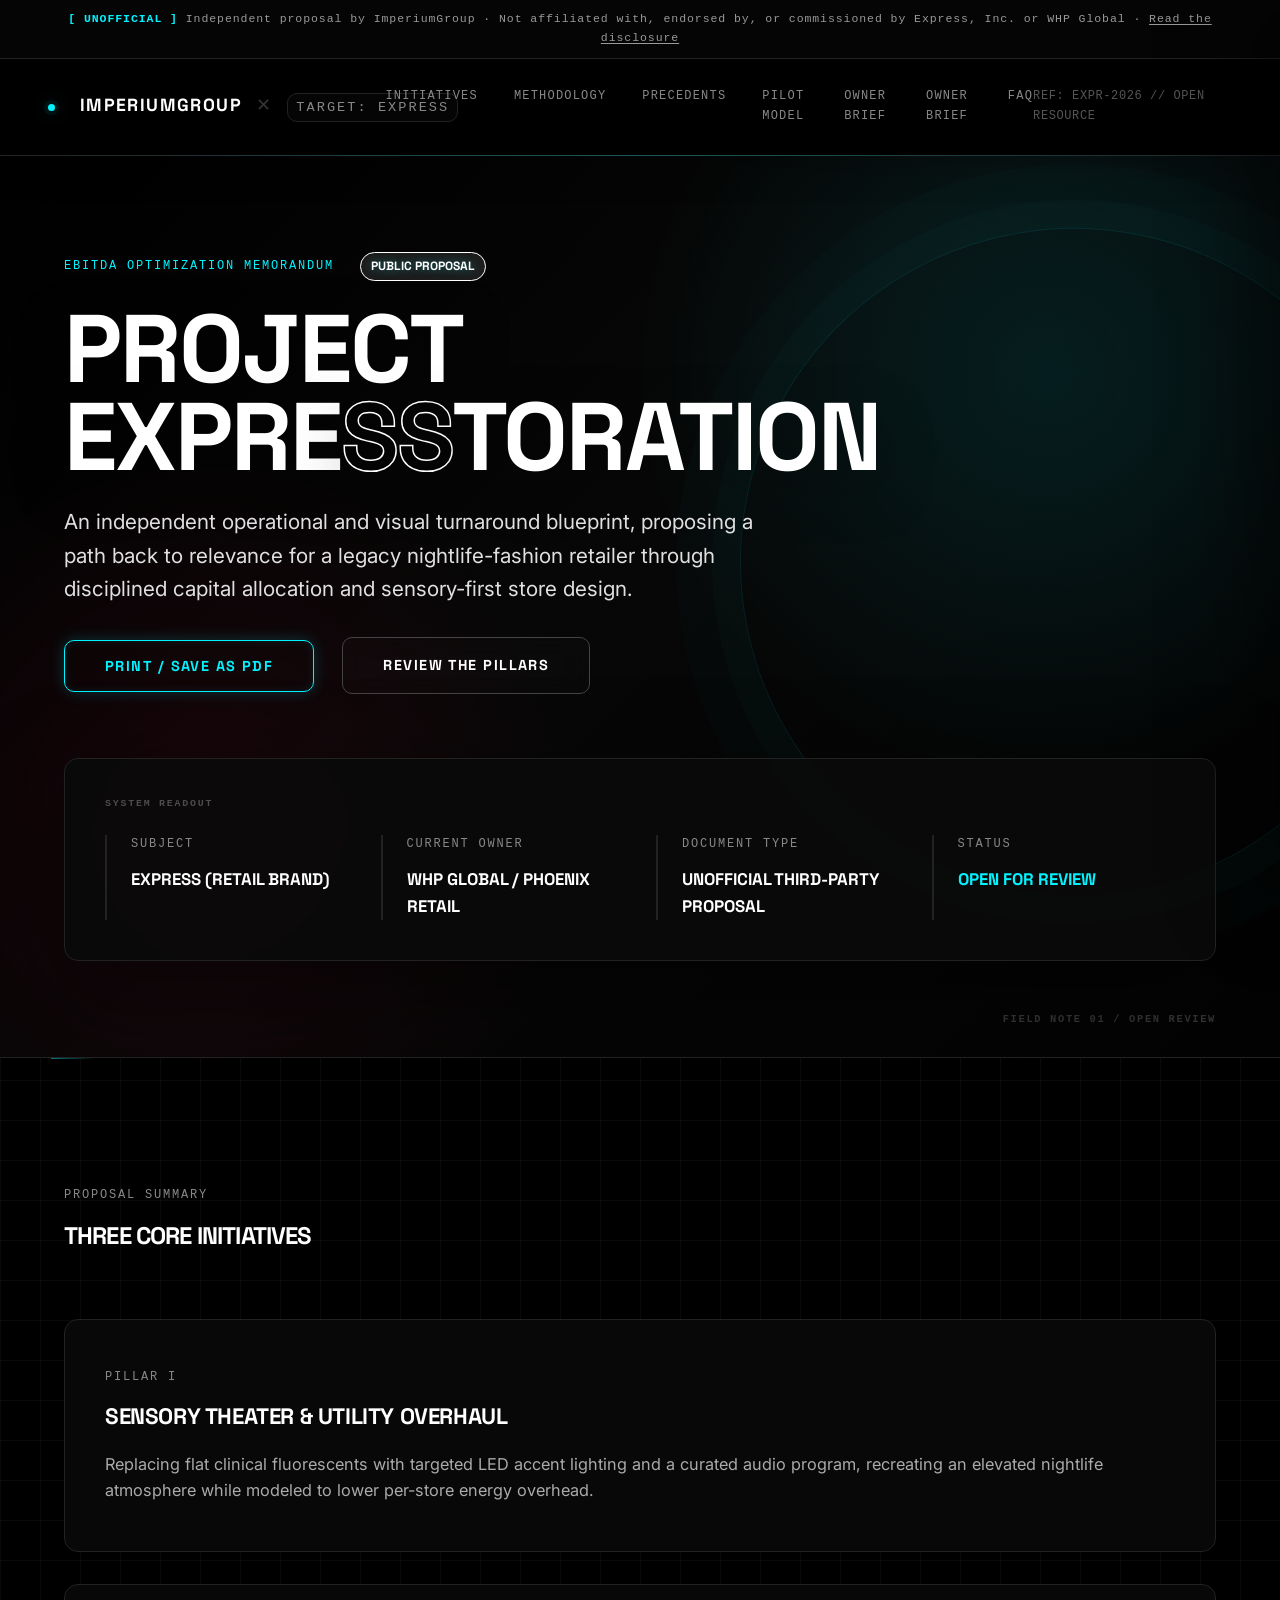
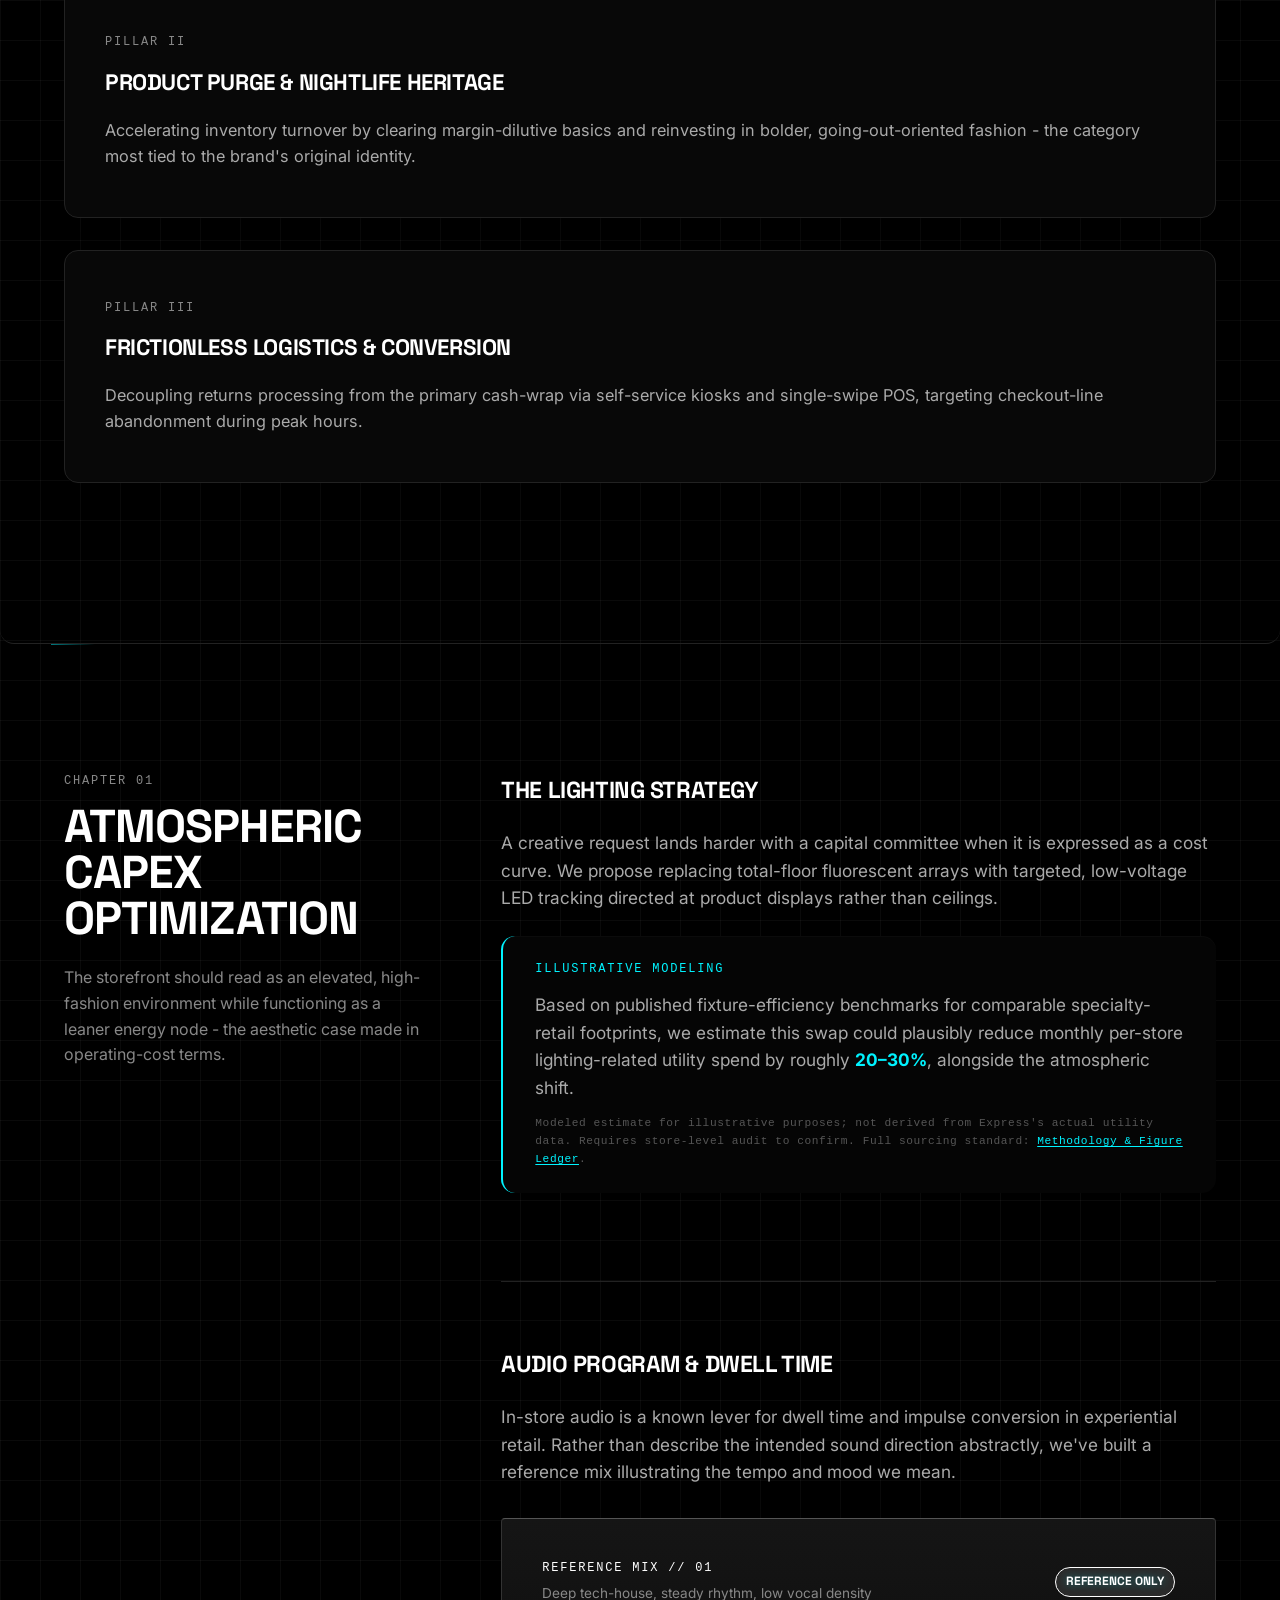
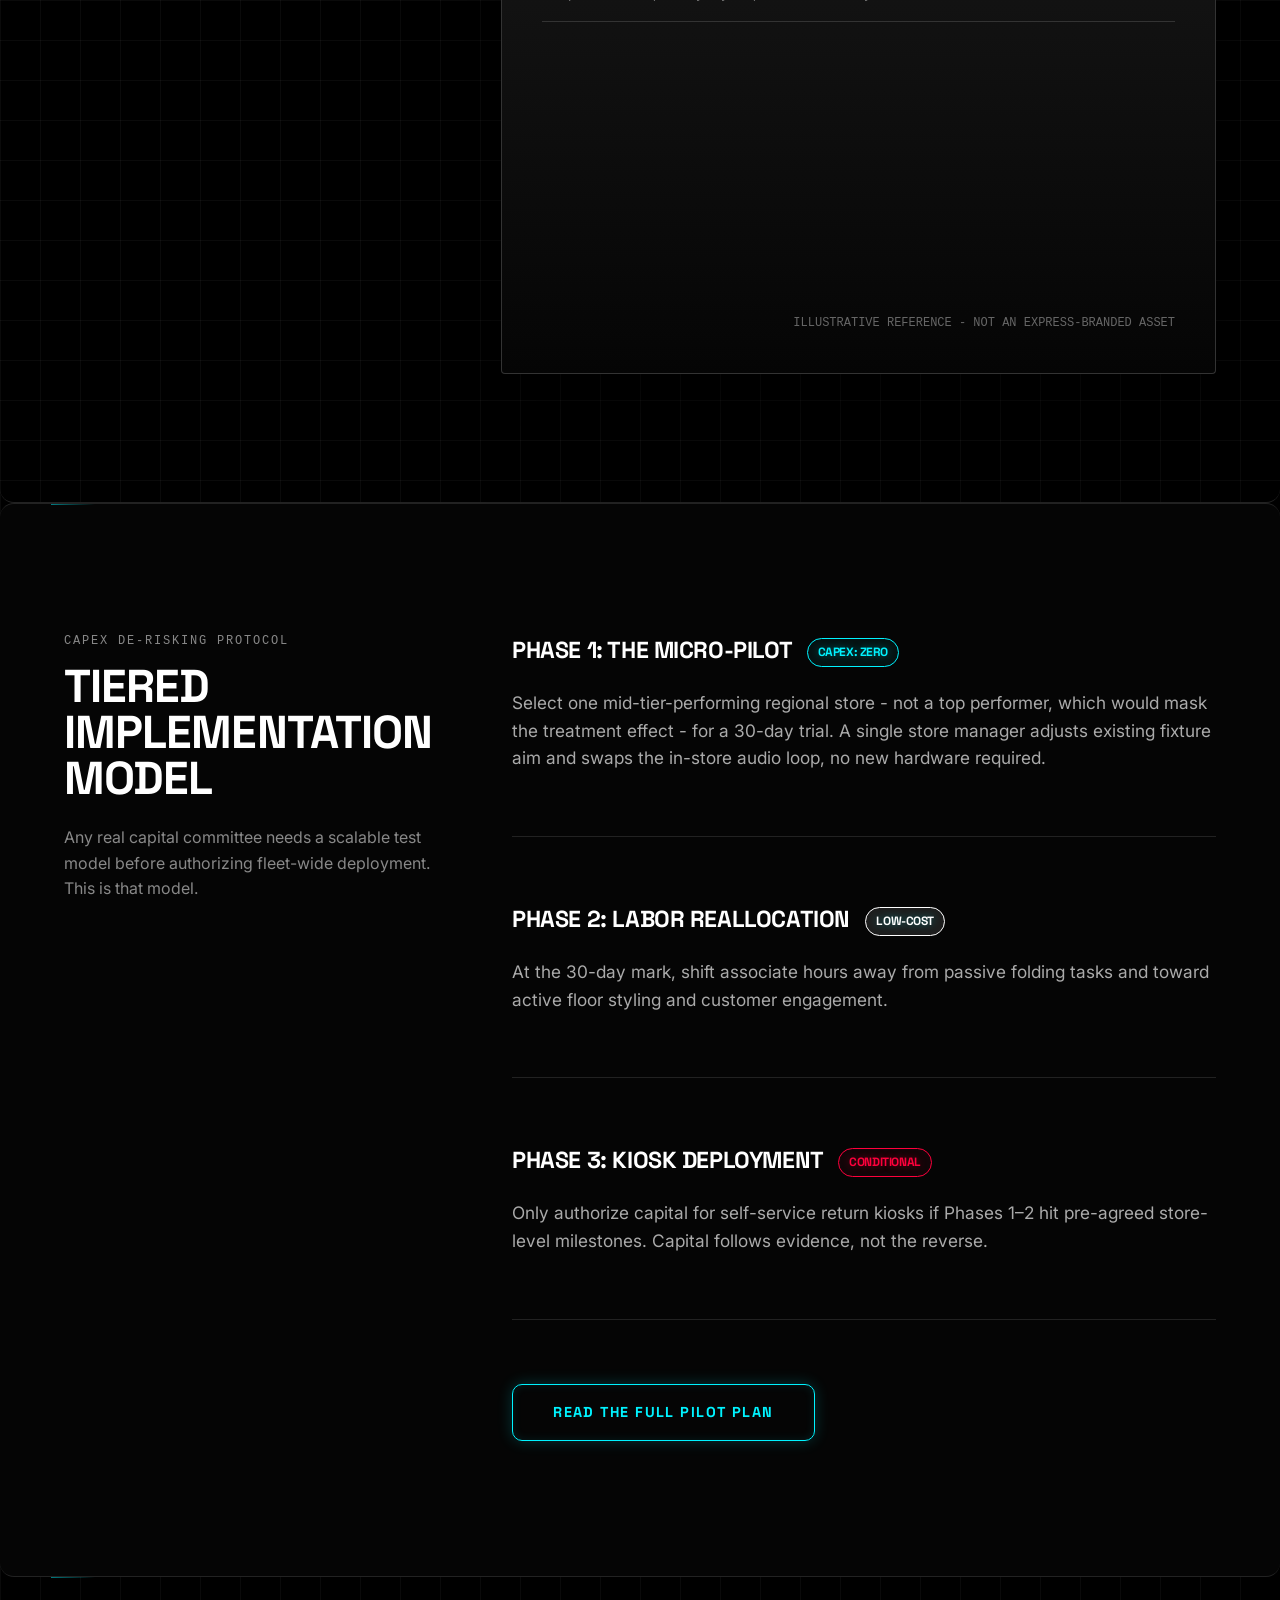
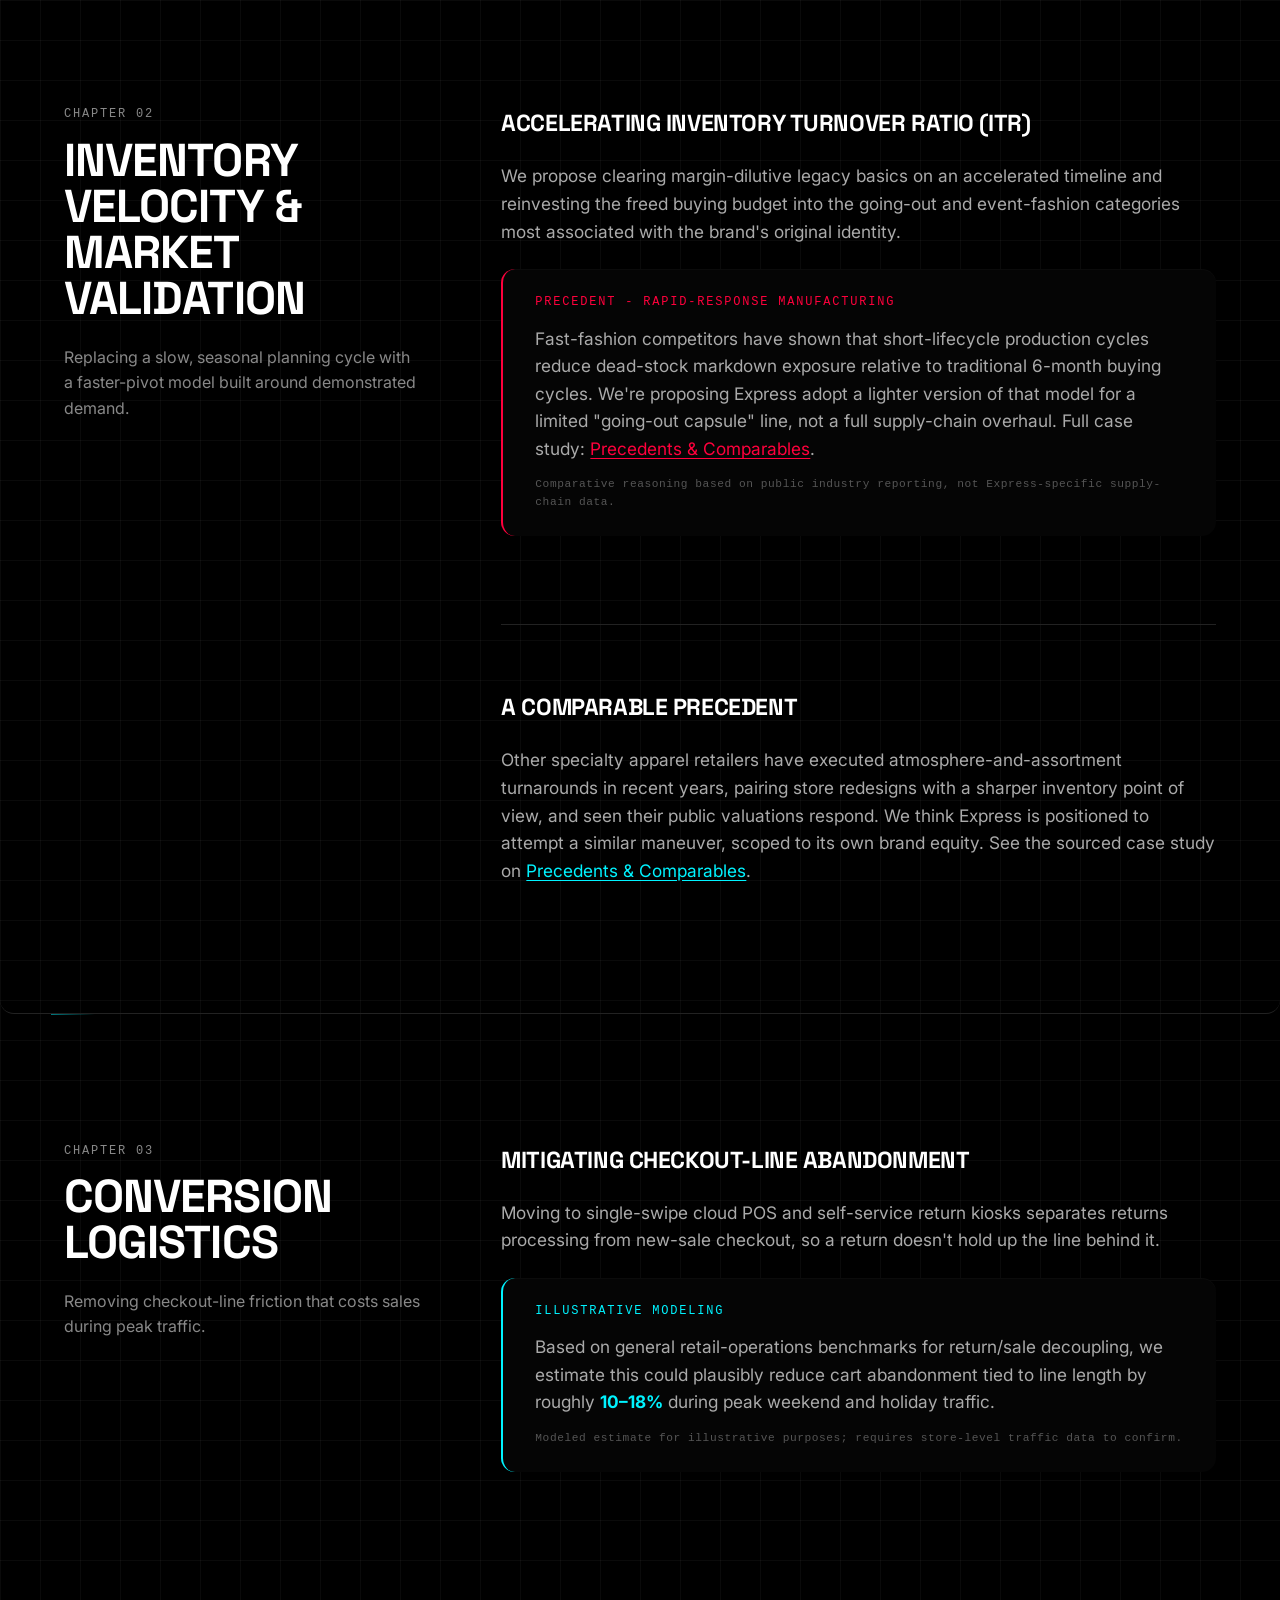
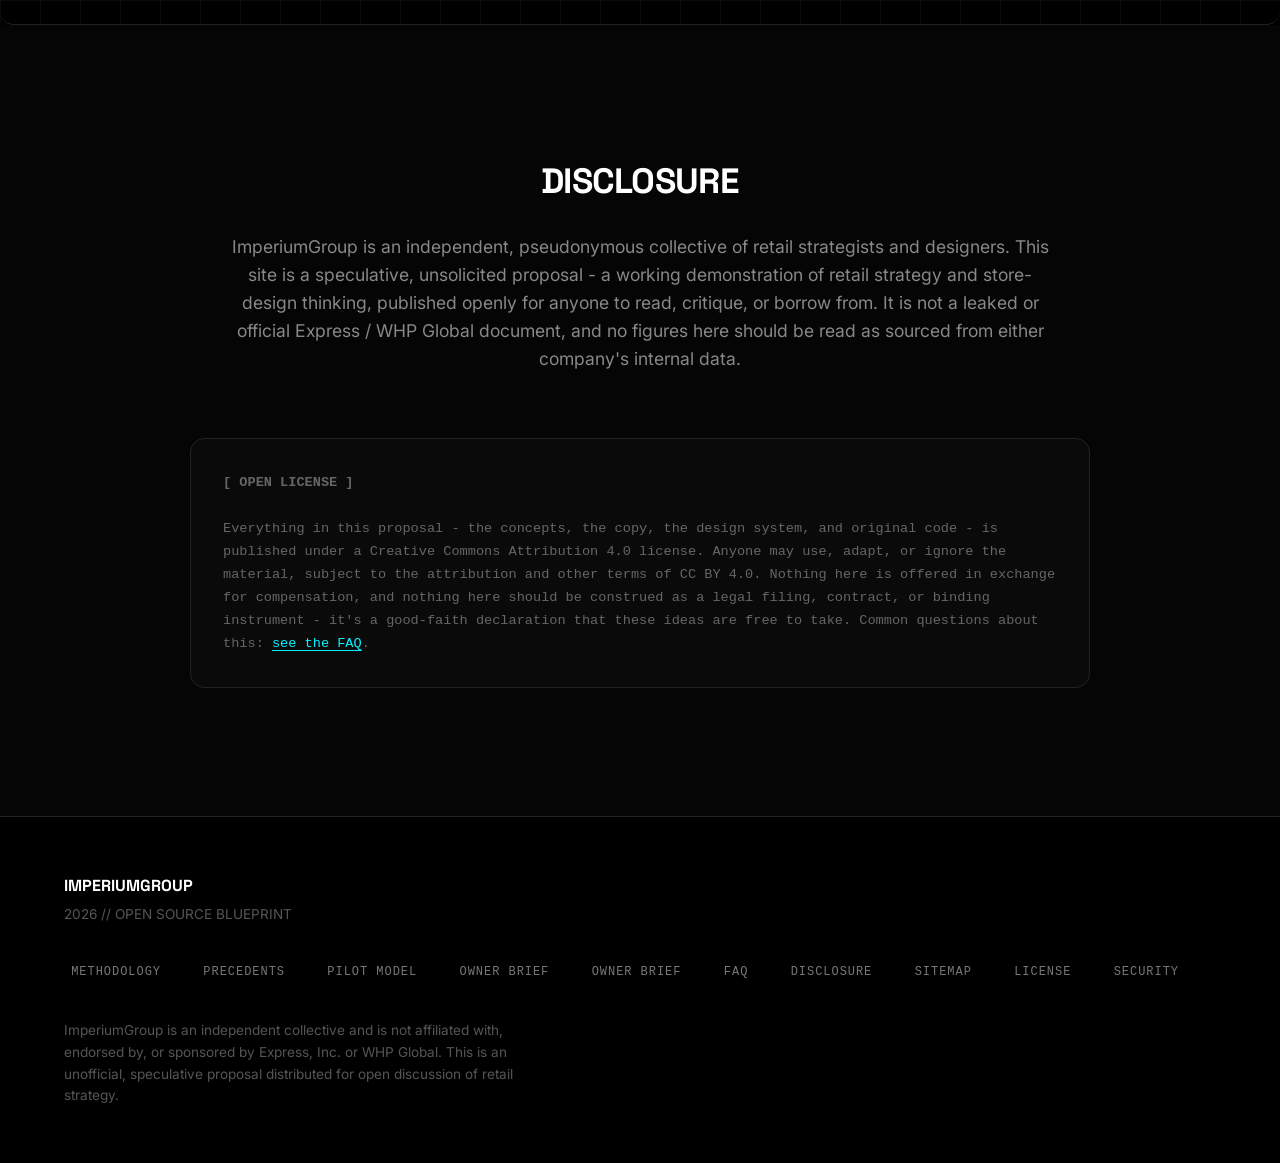
==== index.html @ 664589ef "Add owner brief to site navigation" ====
<!DOCTYPE html>
<html lang="en">
<head>
    <meta charset="UTF-8">
    <meta name="msvalidate.01" content="10618B6CCC5487026C05ADA413F68269" />
    <meta name="viewport" content="width=device-width, initial-scale=1.0">

    <meta name="theme-color" content="#000000">
    <meta name="application-name" content="PROJECT EXPRESStoration">
    <meta property="og:site_name" content="PROJECT EXPRESStoration">
    <meta property="og:url" content="https://project-expresstoration.pages.dev/">
    <meta name="twitter:card" content="summary">
    <meta name="twitter:title" content="PROJECT EXPRESStoration">
    <meta name="twitter:description" content="An independent, open-source retail turnaround proposal for Express, covering store experience, inventory velocity, and conversion operations.">
    <link rel="alternate" type="text/plain" href="/llms.txt" title="Machine-readable site guide">

    <!-- SEO / Sharing Metadata -->
    <meta name="description" content="Independent, open-source retail turnaround blueprint for Express by ImperiumGroup. Unofficial - not affiliated with Express, Inc. or WHP Global.">
    <meta name="keywords" content="Express turnaround concept, independent retail strategy, ImperiumGroup, retail theater, fashion retail optimization, open-source business blueprint, mall retail future, unofficial proposal">
    <meta name="author" content="ImperiumGroupGlobal">
    <meta name="robots" content="index, follow, max-image-preview:large, max-snippet:-1, max-video-preview:-1">
    <link rel="canonical" href="https://project-expresstoration.pages.dev/">

    <title>PROJECT EXPRESSTORATION | ImperiumGroup - Independent Proposal</title>

        <link rel="stylesheet" href="assets/site-system.css">
<!-- Open Graph -->
    <meta property="og:type" content="article">
    <meta property="og:title" content="PROJECT EXPRESSTORATION | ImperiumGroup">
    <meta property="og:description" content="An independent, open-source retail turnaround blueprint. Unofficial - not affiliated with Express, Inc. or WHP Global.">

    <!-- Typography -->
    <link rel="preconnect" href="https://fonts.googleapis.com">
    <link rel="preconnect" href="https://fonts.gstatic.com" crossorigin>
    <link href="https://fonts.googleapis.com/css2?family=Inter:wght@300;400;500;600&family=Space+Grotesk:wght@400;500;700&display=swap" rel="stylesheet">

    <!-- JSON-LD Schema - deliberately typed as an unofficial proposal, not a news article about the company -->
    <script type="application/ld+json">
    {
      "@context": "https://schema.org",
      "@type": "CreativeWork",
      "headline": "PROJECT EXPRESSTORATION: An Independent Retail Turnaround Proposal",
      "creator": { "@type": "Organization", "name": "ImperiumGroupGlobal" },
      "publisher": { "@type": "Organization", "name": "ImperiumGroupGlobal" },
      "about": "Express, Inc. (retail brand) - third-party strategic commentary",
      "description": "An independent, open-source blueprint proposing a retail-theater and operational turnaround strategy for Express. This work is unaffiliated speculative commentary, not an official or leaked corporate document.",
      "isBasedOn": "https://www.express.com",
      "license": "https://creativecommons.org/licenses/by/4.0/"
    }
    </script>

    <style>
        :root {
            --bg: #000000;
            --fg: #ffffff;
            --muted: #888888;
            --border: #222222;
            --neon-red: #ff003c;
            --neon-cyan: #00f3ff;
            --grid: rgba(255, 255, 255, 0.04);
        }

        * { margin: 0; padding: 0; box-sizing: border-box; }

        html { scroll-behavior: smooth; }

        body {
            background-color: var(--bg);
            color: var(--fg);
            font-family: 'Inter', -apple-system, sans-serif;
            line-height: 1.6;
            -webkit-font-smoothing: antialiased;
            overflow-x: hidden;
            background-image:
                linear-gradient(var(--grid) 1px, transparent 1px),
                linear-gradient(90deg, var(--grid) 1px, transparent 1px);
            background-size: 40px 40px;
        }

        a { color: inherit; }

        :focus-visible {
            outline: 2px solid var(--neon-cyan);
            outline-offset: 3px;
        }

        h1, h2, h3, h4, .display-font {
            font-family: 'Space Grotesk', sans-serif;
            text-transform: uppercase;
            letter-spacing: -0.02em;
        }

        .mono-label {
            font-family: 'Courier New', Courier, monospace;
            font-size: 0.75rem;
            letter-spacing: 0.15em;
            color: var(--muted);
            text-transform: uppercase;
            display: block;
            margin-bottom: 0.75rem;
        }

        .liquid-bg {
            background: linear-gradient(45deg, #000000, #080003, #000008, #050505);
            background-size: 400% 400%;
            animation: liquidGradient 18s ease infinite;
        }

        @keyframes liquidGradient {
            0% { background-position: 0% 50%; }
            50% { background-position: 100% 50%; }
            100% { background-position: 0% 50%; }
        }

        @keyframes redPulse {
            0% { box-shadow: 0 0 10px rgba(255, 0, 60, 0.1); border-color: #333; }
            50% { box-shadow: 0 0 25px rgba(255, 0, 60, 0.4); border-color: var(--neon-red); }
            100% { box-shadow: 0 0 10px rgba(255, 0, 60, 0.1); border-color: #333; }
        }

        @media (prefers-reduced-motion: reduce) {
            .liquid-bg, .velvet-rope-module { animation: none; }
            html { scroll-behavior: auto; }
        }

        .status-badge {
            display: inline-block;
            font-family: 'Space Grotesk', sans-serif;
            font-size: 0.75rem;
            font-weight: 700;
            padding: 4px 10px;
            border: 1px solid var(--neon-cyan);
            color: var(--neon-cyan);
            text-shadow: 0 0 8px rgba(0,243,255,0.4);
            margin-left: 10px;
            vertical-align: middle;
            background: rgba(0, 243, 255, 0.05);
        }

        .status-badge.red {
            border-color: var(--neon-red);
            color: var(--neon-red);
            text-shadow: 0 0 8px rgba(255,0,60,0.4);
            background: rgba(255, 0, 60, 0.05);
        }

        .status-badge.white {
            border-color: #fff;
            color: #fff;
            background: rgba(255,255,255,0.1);
        }

        /* Independence strip - sits above the fold, deliberately, so no one mistakes
           this for an official or leaked Express / WHP Global document. */
        .independence-strip {
            width: 100%;
            background: #050505;
            border-bottom: 1px solid var(--border);
            padding: 0.65rem 3rem;
            text-align: center;
            font-family: 'Courier New', monospace;
            font-size: 0.72rem;
            letter-spacing: 0.08em;
            color: #999;
            position: relative;
            z-index: 101;
        }

        .independence-strip strong { color: var(--neon-cyan); font-weight: 700; }

        .neon-btn {
            display: inline-block;
            padding: 1rem 2.5rem;
            background: transparent;
            color: var(--neon-cyan);
            border: 1px solid var(--neon-cyan);
            font-family: 'Space Grotesk', sans-serif;
            font-weight: 700;
            font-size: 0.9rem;
            text-transform: uppercase;
            letter-spacing: 0.1em;
            text-decoration: none;
            transition: all 0.3s ease;
            box-shadow: 0 0 15px rgba(0, 243, 255, 0.2), inset 0 0 10px rgba(0, 243, 255, 0.1);
            margin-top: 2rem;
            cursor: pointer;
        }

        .neon-btn:hover, .neon-btn:focus-visible {
            background: var(--neon-cyan);
            color: #000;
            box-shadow: 0 0 30px rgba(0, 243, 255, 0.6);
        }

        .neon-btn.ghost {
            color: var(--fg);
            border-color: #444;
            box-shadow: none;
            margin-left: 1rem;
        }

        .neon-btn.ghost:hover, .neon-btn.ghost:focus-visible {
            background: var(--fg);
            color: #000;
            box-shadow: 0 0 20px rgba(255,255,255,0.25);
        }

        .metric-highlight { color: var(--neon-cyan); font-weight: 700; }
        .capex-highlight { color: var(--neon-red); font-weight: 700; }

        nav {
            position: sticky;
            top: 0;
            width: 100%;
            padding: 1.4rem 3rem;
            display: flex;
            justify-content: space-between;
            align-items: center;
            z-index: 100;
            background: rgba(0, 0, 0, 0.85);
            backdrop-filter: blur(12px);
            border-bottom: 1px solid var(--border);
        }

        /* Wordmark lockup - set in our own type system, not a reproduction of any
           third-party logo mark. */
        .brand-lockup {
            display: flex;
            align-items: baseline;
            gap: 0.9rem;
            font-family: 'Space Grotesk', sans-serif;
            font-weight: 700;
            font-size: 1.1rem;
            letter-spacing: 0.08em;
            text-decoration: none;
        }

        .brand-lockup .divider { color: #333; font-weight: 300; }
        .brand-lockup .target-name {
            font-family: 'Courier New', monospace;
            font-size: 0.85rem;
            font-weight: 400;
            letter-spacing: 0.15em;
            color: var(--muted);
            border: 1px solid var(--border);
            padding: 3px 8px;
        }

        .nav-links {
            display: flex;
            gap: 2.25rem;
            font-family: 'Courier New', monospace;
            font-size: 0.75rem;
            letter-spacing: 0.1em;
            text-transform: uppercase;
        }

        .nav-links a {
            text-decoration: none;
            color: #888;
            transition: color 0.2s ease;
        }

        .nav-links a:hover, .nav-links a:focus-visible { color: var(--fg); }

        .terminal-header-text {
            font-family: 'Courier New', monospace;
            font-size: 0.75rem;
            color: #555;
            letter-spacing: 0.05em;
        }

        .hero {
            min-height: 90vh;
            display: flex;
            flex-direction: column;
            justify-content: center;
            padding: 6rem 4rem 6rem 4rem;
            position: relative;
            border-bottom: 1px solid var(--border);
        }

        .hero-eyebrow {
            display: flex;
            align-items: center;
            gap: 1rem;
            margin-bottom: 1.5rem;
            flex-wrap: wrap;
        }

        .hero h1 {
            font-size: clamp(3rem, 7.5vw, 8rem);
            line-height: 0.92;
            margin-bottom: 1.5rem;
            max-width: 1300px;
            font-weight: 700;
        }

        .hero h1 .target {
            -webkit-text-stroke: 1.5px var(--fg);
            color: transparent;
        }

        .hero p {
            font-size: clamp(1.05rem, 1.8vw, 1.3rem);
            color: #E0E0E0;
            max-width: 720px;
            font-weight: 400;
        }

        .hero-actions { display: flex; flex-wrap: wrap; align-items: center; }

        .terminal-dashboard {
            margin-top: 4rem;
            width: 100%;
            max-width: 1200px;
            border: 1px solid var(--border);
            background: rgba(10, 10, 10, 0.9);
            padding: 2.5rem;
            backdrop-filter: blur(5px);
        }

        .terminal-row {
            display: grid;
            grid-template-columns: repeat(auto-fit, minmax(200px, 1fr));
            gap: 2rem;
        }

        .terminal-row div { border-left: 2px solid var(--border); padding-left: 1.5rem; }

        .terminal-row div strong {
            font-family: 'Space Grotesk', sans-serif;
            font-size: 1.05rem;
            display: block;
            margin-top: 5px;
            text-transform: uppercase;
        }

        .section-container {
            padding: 8rem 4rem;
            border-bottom: 1px solid var(--border);
            max-width: 1600px;
            margin: 0 auto;
        }

        .section-heading { margin-bottom: 4rem; }

        .grid-2 { display: grid; grid-template-columns: 1fr 2fr; gap: 5rem; }

        .metric-card {
            border: 1px solid var(--border);
            padding: 3rem 2.5rem;
            background: rgba(10, 10, 10, 0.8);
            backdrop-filter: blur(5px);
            transition: border-color 0.3s ease;
            margin-bottom: 2rem;
        }

        .metric-card:hover { border-color: #444; }
        .metric-card h3 { font-size: 1.4rem; margin-bottom: 1rem; }
        .metric-card p { color: #aaaaaa; font-size: 1.02rem; }

        .chapter-title { position: sticky; top: 100px; align-self: start; }
        .chapter-title h2 { font-size: clamp(2.2rem, 3.6vw, 3.6rem); line-height: 1; margin-bottom: 1.5rem; }

        .chapter-body .block {
            margin-bottom: 4rem;
            padding-bottom: 4rem;
            border-bottom: 1px solid var(--border);
        }

        .chapter-body .block:last-child { border-bottom: none; margin-bottom: 0; padding-bottom: 0; }
        .chapter-body h3 { font-size: 1.45rem; margin-bottom: 1.25rem; color: var(--fg); }
        .chapter-body p { color: #aaaaaa; font-size: 1.08rem; }

        .data-readout {
            background: #050505;
            border-left: 2px solid var(--neon-cyan);
            padding: 1.5rem 2rem;
            margin: 1.5rem 0;
        }

        .data-readout .fine-print {
            display: block;
            margin-top: 0.85rem;
            font-family: 'Courier New', monospace;
            font-size: 0.7rem;
            letter-spacing: 0.05em;
            color: #555;
        }

        .velvet-rope-module {
            background: linear-gradient(180deg, #151515 0%, #050505 100%);
            border: 1px solid #333;
            border-top: 1px solid #555;
            padding: 2.5rem;
            margin-top: 2rem;
            border-radius: 4px;
            animation: redPulse 4s infinite;
        }

        .velvet-rope-header {
            display: flex;
            justify-content: space-between;
            align-items: center;
            border-bottom: 1px solid #333;
            padding-bottom: 1rem;
            margin-bottom: 1.5rem;
            flex-wrap: wrap;
            gap: 1rem;
        }

        .cta-section { padding: 8rem 4rem; text-align: center; background: #050505; }

        .legal-safe-harbor {
            background: #0a0a0a;
            border: 1px solid #222;
            padding: 2rem;
            max-width: 900px;
            margin: 4rem auto 0 auto;
            text-align: left;
            font-size: 0.85rem;
            color: #666;
            font-family: 'Courier New', monospace;
            line-height: 1.7;
        }

        footer {
            padding: 3.5rem 4rem;
            border-top: 1px solid var(--border);
            display: flex;
            justify-content: space-between;
            align-items: flex-start;
            font-size: 0.85rem;
            color: #555;
            background: var(--bg);
            gap: 2rem;
            flex-wrap: wrap;
        }

        footer .footer-links {
            display: flex;
            gap: 1.75rem;
            font-family: 'Courier New', monospace;
            font-size: 0.75rem;
            letter-spacing: 0.08em;
            text-transform: uppercase;
        }

        footer .footer-links a { text-decoration: none; color: #777; }
        footer .footer-links a:hover, footer .footer-links a:focus-visible { color: var(--fg); }
        footer .footer-disclaimer { max-width: 500px; }

        @media print {
            body { background: #ffffff !important; color: #000000 !important; font-family: 'Inter', sans-serif !important; }
            nav, .neon-btn, .terminal-dashboard, .velvet-rope-module, footer, .cta-section, .independence-strip { display: none !important; }
            .section-container { border-bottom: 1px solid #000 !important; page-break-inside: avoid; padding: 2rem 0 !important; }
            .metric-card, .data-readout { background: #ffffff !important; color: #000000 !important; border: 1px solid #000 !important; margin-top: 1rem !important; }
            h1, h2, h3, h4 { color: #000000 !important; }
            .chapter-title { position: relative !important; top: 0 !important; }
            .grid-2 { display: block !important; }
            .chapter-body .block { margin-bottom: 2rem !important; padding-bottom: 2rem !important; }
        }

        @media (max-width: 1024px) {
            .grid-2 { grid-template-columns: 1fr; gap: 4rem; }
            .chapter-title { position: relative; top: 0; margin-bottom: 2rem; }
            .hero { padding: 4rem 2rem 4rem 2rem; }
            .section-container, .cta-section { padding: 5rem 2rem; }
            nav { padding: 1.1rem 1.5rem; }
            .nav-links { display: none; }
            .terminal-header-text { display: none; }
            footer { flex-direction: column; gap: 1.75rem; padding: 3rem 2rem; text-align: left; }
            .velvet-rope-module { padding: 1.5rem; }
            .terminal-row { grid-template-columns: 1fr; gap: 1.5rem; }
            .terminal-row div { padding-left: 1rem; }
            .independence-strip { padding: 0.65rem 1.25rem; }
        }

        /* 2026 site-system upgrade */
                ::selection { background: var(--neon-cyan); color: #000; }
                ::-webkit-scrollbar { width: 10px; }
                ::-webkit-scrollbar-track { background: #050505; }
                ::-webkit-scrollbar-thumb { background: #333; border-radius: 20px; }
                ::-webkit-scrollbar-thumb:hover { background: #555; }
        
                body { text-rendering: optimizeLegibility; }
                img, iframe { max-width: 100%; }
                button, a { -webkit-tap-highlight-color: transparent; }
        
                .scroll-progress {
                    position: fixed;
                    inset: 0 0 auto 0;
                    width: 0;
                    height: 2px;
                    background: var(--neon-cyan);
                    box-shadow: 0 0 14px rgba(0,243,255,.7);
                    z-index: 1000;
                    transform-origin: left center;
                    pointer-events: none;
                }
        
                nav {
                    transition: background .25s ease, border-color .25s ease, padding .25s ease;
                }
                nav.scrolled {
                    background: rgba(0,0,0,.94);
                    border-bottom-color: #303030;
                    padding-top: 1rem;
                    padding-bottom: 1rem;
                }
        
                .brand-lockup {
                    min-width: 0;
                    white-space: nowrap;
                }
                .brand-lockup:hover .target-name,
                .brand-lockup:focus-visible .target-name {
                    border-color: #444;
                    color: #fff;
                }
        
                .nav-links a {
                    position: relative;
                    padding: .4rem 0;
                }
                .nav-links a::after {
                    content: "";
                    position: absolute;
                    left: 0;
                    right: 100%;
                    bottom: 0;
                    height: 1px;
                    background: var(--neon-cyan);
                    transition: right .2s ease;
                }
                .nav-links a:hover::after,
                .nav-links a:focus-visible::after,
                .nav-links a.current::after { right: 0; }
        
                .mobile-nav-toggle {
                    display: none;
                    border: 1px solid var(--border);
                    background: #080808;
                    color: #fff;
                    width: 44px;
                    height: 44px;
                    padding: 0;
                    cursor: pointer;
                    font: 700 .72rem/1 monospace;
                    letter-spacing: .08em;
                    text-transform: uppercase;
                }
                .mobile-nav-toggle:hover,
                .mobile-nav-toggle:focus-visible {
                    border-color: var(--neon-cyan);
                    color: var(--neon-cyan);
                }
        
                .mobile-menu {
                    position: fixed;
                    top: 0;
                    right: 0;
                    width: min(88vw, 360px);
                    height: 100dvh;
                    padding: 92px 1.25rem 2rem;
                    background: rgba(4,4,4,.98);
                    border-left: 1px solid #222;
                    transform: translateX(100%);
                    transition: transform .25s ease;
                    z-index: 999;
                    box-shadow: -30px 0 80px rgba(0,0,0,.45);
                    overflow-y: auto;
                }
                .mobile-menu.open { transform: translateX(0); }
                .mobile-menu-backdrop {
                    position: fixed;
                    inset: 0;
                    background: rgba(0,0,0,.56);
                    opacity: 0;
                    pointer-events: none;
                    transition: opacity .25s ease;
                    z-index: 998;
                }
                .mobile-menu-backdrop.open {
                    opacity: 1;
                    pointer-events: auto;
                }
                .mobile-menu .menu-kicker {
                    color: var(--neon-cyan);
                    font: 700 .68rem/1.4 monospace;
                    letter-spacing: .14em;
                    margin-bottom: 1rem;
                }
                .mobile-menu a {
                    display: flex;
                    align-items: center;
                    justify-content: space-between;
                    gap: 1rem;
                    padding: 1rem 0;
                    color: #aaa;
                    text-decoration: none;
                    border-bottom: 1px solid #171717;
                    font: 700 1rem/1.2 'Space Grotesk', sans-serif;
                    text-transform: uppercase;
                }
                .mobile-menu a:hover,
                .mobile-menu a:focus-visible,
                .mobile-menu a.current {
                    color: #fff;
                }
                .mobile-menu a span {
                    color: #444;
                    font: .72rem monospace;
                }
                body.menu-open { overflow: hidden; }
        
                .page-shell {
                    width: min(1440px, calc(100% - 2rem));
                    margin: 0 auto;
                }
        
                .section-container,
                .terminal-dashboard,
                .metric-card,
                .data-readout,
                .velvet-rope-module,
                .faq-item,
                .tier-card,
                .phase-block,
                .rollback-card {
                    transition: border-color .25s ease, background-color .25s ease, transform .25s ease, box-shadow .25s ease;
                }
        
                .metric-card:hover,
                .tier-card:hover,
                .phase-block:hover,
                .rollback-card:hover {
                    border-color: #3b3b3b;
                    transform: translateY(-2px);
                }
        
                .section-heading h2,
                .page-hero h1 {
                    text-wrap: balance;
                }
        
                .cta-inline:active,
                .neon-btn:active {
                    transform: translateY(1px);
                }
        
                .site-signal-bar {
                    display: grid;
                    grid-template-columns: repeat(3, minmax(0,1fr));
                    gap: 1px;
                    margin: 0 auto;
                    max-width: 1100px;
                    border: 1px solid var(--border);
                    background: var(--border);
                }
                .site-signal {
                    background: #050505;
                    padding: 1.15rem 1.25rem;
                }
                .site-signal strong {
                    display: block;
                    margin-top: .3rem;
                    color: #fff;
                    font: 700 .9rem/1.2 'Space Grotesk', sans-serif;
                    text-transform: uppercase;
                }
        
                @media (max-width: 1024px) {
                    nav { gap: 1rem; }
                    .mobile-nav-toggle { display: inline-grid; place-items: center; flex: 0 0 auto; }
                    .nav-links { display: none !important; }
                    .site-signal-bar { grid-template-columns: 1fr; }
                }
        
                @media (max-width: 640px) {
                    .brand-lockup { font-size: .9rem; gap: .55rem; }
                    .brand-lockup .divider { display: none; }
                    .brand-lockup .target-name { font-size: .66rem; letter-spacing: .08em; padding: 3px 5px; }
                    .independence-strip { font-size: .62rem; letter-spacing: .05em; line-height: 1.45; }
                    .scroll-progress { height: 3px; }
                }
        
                @media (prefers-reduced-motion: reduce) {
                    nav, .mobile-menu, .mobile-menu-backdrop, .metric-card, .tier-card,
                    .phase-block, .rollback-card { transition: none !important; }
                }

    </style>
    <script type="application/ld+json" data-site-discovery="true">
    {
      "@context": "https://schema.org",
      "@graph": [
        {
          "@type": "WebPage",
          "@id": "https://project-expresstoration.pages.dev/#webpage",
          "url": "https://project-expresstoration.pages.dev/",
          "name": "PROJECT EXPRESStoration",
          "description": "An independent, open-source retail turnaround proposal for Express, covering store experience, inventory velocity, and conversion operations.",
          "inLanguage": "en",
          "isPartOf": {
            "@id": "https://project-expresstoration.pages.dev/#website"
          },
          "about": {
            "@type": "Thing",
            "name": "Independent retail strategy proposal"
          }
        },
        {
          "@type": "WebSite",
          "@id": "https://project-expresstoration.pages.dev/#website",
          "url": "https://project-expresstoration.pages.dev/",
          "name": "PROJECT EXPRESStoration",
          "description": "Independent, open-source retail turnaround proposal for Express.",
          "inLanguage": "en"
        },
        {
          "@type": "ItemList",
          "@id": "https://project-expresstoration.pages.dev/#site-pages",
          "name": "PROJECT EXPRESStoration site sections",
          "itemListElement": [
            {
              "@type": "ListItem",
              "position": 1,
              "name": "Methodology",
              "description": "Sourcing rules and figure ledger.",
              "url": "https://project-expresstoration.pages.dev/methodology.html"
            },
            {
              "@type": "ListItem",
              "position": 2,
              "name": "Precedents & Comparables",
              "description": "Comparable-retailer case studies.",
              "url": "https://project-expresstoration.pages.dev/precedents.html"
            },
            {
              "@type": "ListItem",
              "position": 3,
              "name": "Pilot Model",
              "description": "Phased pilot and KPI gates.",
              "url": "https://project-expresstoration.pages.dev/pilot-program.html"
            },
            {
              "@type": "ListItem",
              "position": 4,
              "name": "FAQ",
              "description": "Status, sourcing, and licensing answers.",
              "url": "https://project-expresstoration.pages.dev/faq.html"
            },
            {
              "@type": "ListItem",
              "position": 5,
              "name": "License",
              "description": "Reuse and licensing information.",
              "url": "https://project-expresstoration.pages.dev/license.html"
            }
          ]
        }
      ]
    }
    </script>
</head>
<body>
    <a class="skip-link" href="#main-content">Skip to content</a>
    <div class="scroll-progress" aria-hidden="true"></div>

    <!-- Independence disclosure - intentionally placed above the fold, not buried in the footer -->
    <div class="independence-strip">
        <strong>[ UNOFFICIAL ]</strong> Independent proposal by ImperiumGroup &middot; Not affiliated with, endorsed by, or commissioned by Express, Inc. or WHP Global &middot; <a href="#about">Read the disclosure</a>
    </div>

    <nav aria-label="Primary">
        <a href="index.html" class="brand-lockup">
            IMPERIUMGROUP
            <span class="divider">✕</span>
            <span class="target-name">TARGET: EXPRESS</span>
        </a>
        <div class="nav-links" aria-label="Primary navigation">
            <a href="#initiatives" aria-current="page">Initiatives</a>
            <a href="methodology.html">Methodology</a>
            <a href="precedents.html">Precedents</a>
            <a href="pilot-program.html">Pilot Model</a>
            <a href="stakeholder-brief.html">Owner Brief</a>
            <a href="stakeholder-brief.html">Owner Brief</a>
        <a href="faq.html">FAQ</a>
        </div>
        <button class="mobile-nav-toggle" type="button" aria-expanded="false" aria-controls="mobile-menu" aria-label="Open navigation">MENU</button>
        <div class="terminal-header-text">REF: EXPR-2026 // OPEN RESOURCE</div>
    </nav>
    <div class="mobile-menu-backdrop" aria-hidden="true"></div>
    <aside id="mobile-menu" class="mobile-menu" tabindex="-1" aria-label="Mobile navigation">
        <div class="menu-kicker">NAVIGATION // PROJECT EXPRESSTORATION</div>
        <a href="index.html"><span>01</span> Proposal</a>
        <a href="methodology.html"><span>02</span> Methodology</a>
        <a href="precedents.html"><span>03</span> Precedents</a>
        <a href="pilot-program.html"><span>04</span> Pilot Model</a>
        <a href="stakeholder-brief.html"><span>06</span> Owner Brief</a>
  <a href="faq.html"><span>05</span> FAQ</a>
        <a href="license.html"><span>06</span> License</a>
    </aside>


    <!-- Hero -->
    <section class="hero liquid-bg" id="main-content">
        <div>
            <div class="hero-eyebrow">
                <span class="mono-label" style="color:var(--neon-cyan); margin-bottom:0;">EBITDA OPTIMIZATION MEMORANDUM</span>
                <span class="status-badge white">PUBLIC PROPOSAL</span>
            </div>
            <h1>PROJECT<br>EXPRE<span class="target">SS</span>TORATION</h1>
            <p>An independent operational and visual turnaround blueprint, proposing a path back to relevance for a legacy nightlife-fashion retailer through disciplined capital allocation and sensory-first store design.</p>

            <div class="hero-actions">
                <button onclick="printProposal()" class="neon-btn" id="download-btn">Print / Save as PDF</button>
                <a href="#initiatives" class="neon-btn ghost">Review the Pillars</a>
            </div>

            <div class="terminal-dashboard">
                <div class="terminal-row">
                    <div>
                        <span class="mono-label">Subject</span>
                        <strong>EXPRESS (RETAIL BRAND)</strong>
                    </div>
                    <div>
                        <span class="mono-label">Current Owner</span>
                        <strong>WHP GLOBAL / PHOENIX RETAIL</strong>
                    </div>
                    <div>
                        <span class="mono-label">Document Type</span>
                        <strong>UNOFFICIAL THIRD-PARTY PROPOSAL</strong>
                    </div>
                    <div>
                        <span class="mono-label">Status</span>
                        <strong style="color: var(--neon-cyan);">OPEN FOR REVIEW</strong>
                    </div>
                </div>
            </div>
        </div>
    </section>

    <!-- Three Pillars -->
    <section class="section-container" id="initiatives">
        <div class="section-heading">
            <span class="mono-label">Proposal Summary</span>
            <h2>THREE CORE INITIATIVES</h2>
        </div>

        <div class="metric-card">
            <span class="mono-label">Pillar I</span>
            <h3>SENSORY THEATER & UTILITY OVERHAUL</h3>
            <p>Replacing flat clinical fluorescents with targeted LED accent lighting and a curated audio program, recreating an elevated nightlife atmosphere while modeled to lower per-store energy overhead.</p>
        </div>
        <div class="metric-card">
            <span class="mono-label">Pillar II</span>
            <h3>PRODUCT PURGE & NIGHTLIFE HERITAGE</h3>
            <p>Accelerating inventory turnover by clearing margin-dilutive basics and reinvesting in bolder, going-out-oriented fashion - the category most tied to the brand's original identity.</p>
        </div>
        <div class="metric-card">
            <span class="mono-label">Pillar III</span>
            <h3>FRICTIONLESS LOGISTICS & CONVERSION</h3>
            <p>Decoupling returns processing from the primary cash-wrap via self-service kiosks and single-swipe POS, targeting checkout-line abandonment during peak hours.</p>
        </div>
    </section>

    <!-- Chapter 1 -->
    <section class="section-container grid-2">
        <div class="chapter-title">
            <span class="mono-label">Chapter 01</span>
            <h2>ATMOSPHERIC CAPEX OPTIMIZATION</h2>
            <p style="color: var(--muted); margin-top: 1.5rem; max-width: 420px;">The storefront should read as an elevated, high-fashion environment while functioning as a leaner energy node - the aesthetic case made in operating-cost terms.</p>
        </div>
        <div class="chapter-body">
            <div class="block">
                <h3>THE LIGHTING STRATEGY</h3>
                <p>A creative request lands harder with a capital committee when it is expressed as a cost curve. We propose replacing total-floor fluorescent arrays with targeted, low-voltage LED tracking directed at product displays rather than ceilings.</p>
                <div class="data-readout">
                    <span class="mono-label" style="color:var(--neon-cyan);">Illustrative Modeling</span>
                    <p>Based on published fixture-efficiency benchmarks for comparable specialty-retail footprints, we estimate this swap could plausibly reduce monthly per-store lighting-related utility spend by roughly <span class="metric-highlight">20–30%</span>, alongside the atmospheric shift.</p>
                    <span class="fine-print">Modeled estimate for illustrative purposes; not derived from Express's actual utility data. Requires store-level audit to confirm. Full sourcing standard: <a href="methodology.html" style="color:var(--neon-cyan); text-decoration:underline;">Methodology & Figure Ledger</a>.</span>
                </div>
            </div>

            <div class="block">
                <h3>AUDIO PROGRAM & DWELL TIME</h3>
                <p>In-store audio is a known lever for dwell time and impulse conversion in experiential retail. Rather than describe the intended sound direction abstractly, we've built a reference mix illustrating the tempo and mood we mean.</p>

                <div class="velvet-rope-module">
                    <div class="velvet-rope-header">
                        <div>
                            <span class="mono-label" style="color:var(--fg); margin:0;">REFERENCE MIX // 01</span>
                            <div style="color: #888; font-size: 0.85rem; margin-top: 5px;">Deep tech-house, steady rhythm, low vocal density</div>
                        </div>
                        <div class="status-badge white">REFERENCE ONLY</div>
                    </div>
                    <iframe title="Reference audio mix" width="100%" height="250" scrolling="no" frameborder="no" loading="lazy" allow="autoplay" src="https://w.soundcloud.com/player/?url=https%3A//soundcloud.com/defectedrecords&color=%23ff003c&auto_play=false&hide_related=true&show_comments=false&show_user=false&show_reposts=false&show_teaser=false"></iframe>
                    <div style="text-align: right; font-family: 'Courier New', monospace; font-size: 0.75rem; color: #666; margin-top:10px;">ILLUSTRATIVE REFERENCE - NOT AN EXPRESS-BRANDED ASSET</div>
                </div>
            </div>
        </div>
    </section>

    <!-- Pilot Plan -->
    <section class="section-container grid-2" id="pilot" style="background: #050505; border-top: 1px solid var(--border); border-bottom: 1px solid var(--border);">
        <div class="chapter-title">
            <span class="mono-label">CapEx De-Risking Protocol</span>
            <h2>TIERED IMPLEMENTATION MODEL</h2>
            <p style="color: var(--muted); margin-top: 1.5rem; max-width: 420px;">Any real capital committee needs a scalable test model before authorizing fleet-wide deployment. This is that model.</p>
        </div>
        <div class="chapter-body">
            <div class="block">
                <h3>PHASE 1: THE MICRO-PILOT <span class="status-badge">CAPEX: ZERO</span></h3>
                <p>Select one mid-tier-performing regional store - not a top performer, which would mask the treatment effect - for a 30-day trial. A single store manager adjusts existing fixture aim and swaps the in-store audio loop, no new hardware required.</p>
            </div>
            <div class="block">
                <h3>PHASE 2: LABOR REALLOCATION <span class="status-badge white">LOW-COST</span></h3>
                <p>At the 30-day mark, shift associate hours away from passive folding tasks and toward active floor styling and customer engagement.</p>
            </div>
            <div class="block">
                <h3>PHASE 3: KIOSK DEPLOYMENT <span class="status-badge red">CONDITIONAL</span></h3>
                <p>Only authorize capital for self-service return kiosks if Phases 1–2 hit pre-agreed store-level milestones. Capital follows evidence, not the reverse.</p>
            </div>
            <div class="block">
                <a href="pilot-program.html" class="neon-btn" style="margin-top:0;">Read the Full Pilot Plan</a>
            </div>
        </div>
    </section>

    <!-- Chapter 2 -->
    <section class="section-container grid-2">
        <div class="chapter-title">
            <span class="mono-label">Chapter 02</span>
            <h2>INVENTORY VELOCITY & MARKET VALIDATION</h2>
            <p style="color: var(--muted); margin-top: 1.5rem; max-width: 420px;">Replacing a slow, seasonal planning cycle with a faster-pivot model built around demonstrated demand.</p>
        </div>
        <div class="chapter-body">
            <div class="block">
                <h3>ACCELERATING INVENTORY TURNOVER RATIO (ITR)</h3>
                <p>We propose clearing margin-dilutive legacy basics on an accelerated timeline and reinvesting the freed buying budget into the going-out and event-fashion categories most associated with the brand's original identity.</p>
                <div class="data-readout" style="border-color: var(--neon-red);">
                    <span class="mono-label" style="color:var(--neon-red);">Precedent - Rapid-Response Manufacturing</span>
                    <p>Fast-fashion competitors have shown that short-lifecycle production cycles reduce dead-stock markdown exposure relative to traditional 6-month buying cycles. We're proposing Express adopt a lighter version of that model for a limited "going-out capsule" line, not a full supply-chain overhaul. Full case study: <a href="precedents.html" style="color:var(--neon-red); text-decoration:underline;">Precedents & Comparables</a>.</p>
                    <span class="fine-print">Comparative reasoning based on public industry reporting, not Express-specific supply-chain data.</span>
                </div>
            </div>
            <div class="block">
                <h3>A COMPARABLE PRECEDENT</h3>
                <p>Other specialty apparel retailers have executed atmosphere-and-assortment turnarounds in recent years, pairing store redesigns with a sharper inventory point of view, and seen their public valuations respond. We think Express is positioned to attempt a similar maneuver, scoped to its own brand equity. See the sourced case study on <a href="precedents.html" style="color:var(--neon-cyan); text-decoration:underline;">Precedents & Comparables</a>.</p>
            </div>
        </div>
    </section>

    <!-- Chapter 3 -->
    <section class="section-container grid-2">
        <div class="chapter-title">
            <span class="mono-label">Chapter 03</span>
            <h2>CONVERSION LOGISTICS</h2>
            <p style="color: var(--muted); margin-top: 1.5rem; max-width: 420px;">Removing checkout-line friction that costs sales during peak traffic.</p>
        </div>
        <div class="chapter-body">
            <div class="block">
                <h3>MITIGATING CHECKOUT-LINE ABANDONMENT</h3>
                <p>Moving to single-swipe cloud POS and self-service return kiosks separates returns processing from new-sale checkout, so a return doesn't hold up the line behind it.</p>
                <div class="data-readout">
                    <span class="mono-label" style="color:var(--neon-cyan);">Illustrative Modeling</span>
                    <p>Based on general retail-operations benchmarks for return/sale decoupling, we estimate this could plausibly reduce cart abandonment tied to line length by roughly <span class="metric-highlight">10–18%</span> during peak weekend and holiday traffic.</p>
                    <span class="fine-print">Modeled estimate for illustrative purposes; requires store-level traffic data to confirm.</span>
                </div>
            </div>
        </div>
    </section>

    <!-- Disclosure / About -->
    <section class="cta-section" id="about">
        <h2 style="font-size: 2.2rem; margin-bottom: 1.5rem;">DISCLOSURE</h2>
        <p style="color: var(--muted); max-width: 820px; margin: 0 auto 2rem auto; font-size: 1.1rem;">
            ImperiumGroup is an independent, pseudonymous collective of retail strategists and designers. This site is a speculative, unsolicited proposal - a working demonstration of retail strategy and store-design thinking, published openly for anyone to read, critique, or borrow from. It is not a leaked or official Express / WHP Global document, and no figures here should be read as sourced from either company's internal data.
        </p>

        <div class="legal-safe-harbor">
            <strong>[ OPEN LICENSE ]</strong><br><br>
            Everything in this proposal - the concepts, the copy, the design system, and original code - is published under a Creative Commons Attribution 4.0 license. Anyone may use, adapt, or ignore the material, subject to the attribution and other terms of CC BY 4.0. Nothing here is offered in exchange for compensation, and nothing here should be construed as a legal filing, contract, or binding instrument - it's a good-faith declaration that these ideas are free to take. Common questions about this: <a href="faq.html#licensing" style="color:var(--neon-cyan); text-decoration:underline;">see the FAQ</a>.
        </div>
    </section>

    <footer>
        <div class="footer-brand">
            <span style="font-family: 'Space Grotesk', sans-serif; font-weight: bold; color: #fff; font-size: 1rem;">IMPERIUMGROUP</span><br>
            <span style="margin-top: 5px; display: inline-block;">2026 // OPEN SOURCE BLUEPRINT</span>
        </div>
        <div class="footer-links">
            <a href="methodology.html">Methodology</a>
            <a href="precedents.html">Precedents</a>
            <a href="pilot-program.html">Pilot Model</a>
            <a href="stakeholder-brief.html">Owner Brief</a>
            <a href="stakeholder-brief.html">Owner Brief</a>
        <a href="faq.html">FAQ</a>
            <a href="#about">Disclosure</a>
            <a href="sitemap.xml">Sitemap</a>
            <a href="license.html">License</a>
            <a href="SECURITY.md">Security</a>
        </div>
        <div class="footer-disclaimer">
            ImperiumGroup is an independent collective and is not affiliated with, endorsed by, or sponsored by Express, Inc. or WHP Global. This is an unofficial, speculative proposal distributed for open discussion of retail strategy.
        </div>
    </footer>

    <script>
        document.addEventListener('DOMContentLoaded', () => {
            const observerOptions = { root: null, rootMargin: '0px', threshold: 0.15 };
            const observer = new IntersectionObserver((entries, obs) => {
                entries.forEach(entry => {
                    if (entry.isIntersecting) {
                        entry.target.classList.add('in-view');
                        obs.unobserve(entry.target);
                    }
                });
            }, observerOptions);
            document.querySelectorAll('.fade-up').forEach(el => observer.observe(el));
        });

        function printProposal() {
            window.print();
        }
    </script>

    <script>
        (() => {
            const progress = document.querySelector('.scroll-progress');
            const nav = document.querySelector('nav');
            const menu = document.querySelector('.mobile-menu');
            const backdrop = document.querySelector('.mobile-menu-backdrop');
            const toggle = document.querySelector('.mobile-nav-toggle');

            const updateChrome = () => {
                const scrollable = document.documentElement.scrollHeight - window.innerHeight;
                const ratio = scrollable > 0 ? Math.min(1, Math.max(0, window.scrollY / scrollable)) : 0;
                if (progress) progress.style.width = (ratio * 100) + '%';
                if (nav) nav.classList.toggle('scrolled', window.scrollY > 12);
            };

            const setMenu = (open) => {
                if (!menu || !backdrop || !toggle) return;
                menu.classList.toggle('open', open);
                backdrop.classList.toggle('open', open);
                document.body.classList.toggle('menu-open', open);
                toggle.setAttribute('aria-expanded', String(open));
                toggle.setAttribute('aria-label', open ? 'Close navigation' : 'Open navigation');
                if (open) menu.focus();
            };

            if (toggle) toggle.addEventListener('click', () => setMenu(!menu.classList.contains('open')));
            if (backdrop) backdrop.addEventListener('click', () => setMenu(false));
            if (menu) menu.querySelectorAll('a').forEach(a => a.addEventListener('click', () => setMenu(false)));
            document.addEventListener('keydown', e => {
                if (e.key === 'Escape') setMenu(false);
            });
            window.addEventListener('scroll', updateChrome, { passive: true });
            updateChrome();
        })();
    </script>

</body>
</html>
---- assets/site-system.css ----
/* PROJECT EXPRESStoration shared UI system
   Visual layer only: page content and existing behavior remain authoritative.
*/
:root {
  --surface-0: #000;
  --surface-1: #050505;
  --surface-2: #0a0a0a;
  --surface-3: #101010;
  --line-soft: rgba(255,255,255,.07);
  --line: rgba(255,255,255,.12);
  --text-strong: #fff;
  --text: #e8e8e8;
  --text-muted: #929292;
  --text-dim: #5f5f5f;
  --cyan: #00f3ff;
  --cyan-soft: rgba(0,243,255,.12);
  --red: #ff003c;
  --red-soft: rgba(255,0,60,.12);
  --shadow-xl: 0 28px 90px rgba(0,0,0,.5);
  --radius-sm: 10px;
  --radius-md: 14px;
  --ease: cubic-bezier(.2,.7,.2,1);
}

html {
  scroll-padding-top: 88px;
}

body {
  min-width: 320px;
  background:
    radial-gradient(circle at 12% -5%, rgba(0,243,255,.07), transparent 28rem),
    radial-gradient(circle at 92% 10%, rgba(255,0,60,.055), transparent 26rem),
    #000;
  color: var(--text);
}

body::before {
  content: "";
  position: fixed;
  inset: 0;
  pointer-events: none;
  z-index: -1;
  background:
    linear-gradient(90deg, transparent 49.96%, rgba(255,255,255,.018) 50%, transparent 50.04%);
  background-size: 80px 80px;
  opacity: .45;
}

::selection {
  background: var(--cyan);
  color: #000;
}

a {
  text-underline-offset: .2em;
}

.skip-link {
  position: fixed;
  top: .75rem;
  left: .75rem;
  z-index: 2000;
  padding: .75rem 1rem;
  border: 1px solid var(--cyan);
  background: #000;
  color: #fff;
  text-decoration: none;
  font: 700 .72rem/1 'Courier New', monospace;
  letter-spacing: .08em;
  text-transform: uppercase;
  transform: translateY(-150%);
  transition: transform .2s var(--ease);
}

.skip-link:focus {
  transform: translateY(0);
}

nav {
  isolation: isolate;
  box-shadow: 0 10px 36px rgba(0,0,0,.22);
}

nav::after {
  content: "";
  position: absolute;
  left: 0;
  right: 0;
  bottom: -1px;
  height: 1px;
  background: linear-gradient(90deg, transparent, rgba(0,243,255,.35), transparent);
  opacity: .75;
  pointer-events: none;
}

.brand-lockup {
  position: relative;
}

.brand-lockup::before {
  content: "";
  width: 7px;
  height: 7px;
  border-radius: 50%;
  margin-right: .65rem;
  background: var(--cyan);
  box-shadow: 0 0 0 4px rgba(0,243,255,.06), 0 0 16px rgba(0,243,255,.28);
  flex: 0 0 auto;
}

.brand-lockup .target-name {
  border-radius: var(--radius-sm);
  background: rgba(255,255,255,.018);
  transition: border-color .2s var(--ease), background .2s var(--ease), color .2s var(--ease);
}

.nav-links a {
  border-radius: 6px;
  transition: color .2s var(--ease), background .2s var(--ease);
}

.nav-links a:hover,
.nav-links a:focus-visible,
.nav-links a.current {
  color: #fff;
  background: rgba(255,255,255,.035);
}

.nav-links a.current {
  color: var(--cyan);
}

.independence-strip {
  backdrop-filter: blur(14px);
  background: rgba(4,4,4,.86);
}

.hero {
  overflow: hidden;
  isolation: isolate;
  background:
    radial-gradient(circle at 82% 24%, rgba(0,243,255,.10), transparent 26rem),
    radial-gradient(circle at 16% 74%, rgba(255,0,60,.08), transparent 24rem),
    linear-gradient(135deg, #000 0%, #070707 46%, #030303 100%) !important;
}

.hero::before {
  content: "";
  position: absolute;
  inset: 8% -10% auto auto;
  width: min(52vw, 760px);
  aspect-ratio: 1;
  border: 1px solid rgba(0,243,255,.1);
  border-radius: 50%;
  box-shadow:
    0 0 0 28px rgba(0,243,255,.015),
    0 0 0 64px rgba(0,243,255,.01);
  transform: rotate(-12deg);
  pointer-events: none;
}

.hero::after {
  content: "FIELD NOTE 01  /  OPEN REVIEW";
  position: absolute;
  right: 4rem;
  bottom: 2rem;
  color: rgba(255,255,255,.2);
  font: 700 .65rem/1 'Courier New', monospace;
  letter-spacing: .16em;
  white-space: nowrap;
  pointer-events: none;
}

.hero > div {
  position: relative;
  z-index: 1;
}

.hero h1 {
  max-width: 11ch;
  text-shadow: 0 18px 55px rgba(0,0,0,.35);
}

.hero h1 .target {
  -webkit-text-stroke-color: rgba(255,255,255,.82);
}

.hero p {
  color: #d6d6d6;
  max-width: 760px;
}

.hero-actions {
  gap: .75rem;
}

.neon-btn,
.cta-inline {
  position: relative;
  overflow: hidden;
  border-radius: var(--radius-sm);
  transition:
    color .2s var(--ease),
    background-color .2s var(--ease),
    border-color .2s var(--ease),
    box-shadow .2s var(--ease),
    transform .2s var(--ease);
}

.neon-btn::before,
.cta-inline::before {
  content: "";
  position: absolute;
  inset: 0;
  background: linear-gradient(100deg, transparent 0%, rgba(255,255,255,.09) 45%, transparent 70%);
  transform: translateX(-120%);
  transition: transform .5s var(--ease);
  pointer-events: none;
}

.neon-btn:hover::before,
.neon-btn:focus-visible::before,
.cta-inline:hover::before,
.cta-inline:focus-visible::before {
  transform: translateX(120%);
}

.neon-btn:hover,
.neon-btn:focus-visible,
.cta-inline:hover,
.cta-inline:focus-visible {
  box-shadow: 0 14px 38px rgba(0,0,0,.32);
}

.neon-btn.ghost,
.cta-inline.ghost {
  background: rgba(255,255,255,.015);
  backdrop-filter: blur(12px);
}

.terminal-dashboard {
  border-radius: var(--radius-md);
  border-color: var(--line);
  background:
    linear-gradient(180deg, rgba(255,255,255,.025), rgba(255,255,255,.012)),
    rgba(5,5,5,.78);
  box-shadow: var(--shadow-xl);
}

.terminal-dashboard::before {
  content: "SYSTEM READOUT";
  display: block;
  margin-bottom: 1.6rem;
  color: #4d4d4d;
  font: 700 .62rem/1 'Courier New', monospace;
  letter-spacing: .18em;
}

.terminal-row div {
  border-left-color: rgba(255,255,255,.09);
}

.section-container,
.metric-card,
.data-readout,
.velvet-rope-module,
.faq-item,
.tier-card,
.phase-block,
.rollback-card,
.stat-box,
.translation-box {
  border-radius: var(--radius-md);
}

.section-container {
  position: relative;
}

.section-container::before {
  content: "";
  position: absolute;
  top: 0;
  left: clamp(1.5rem, 4vw, 4rem);
  width: 44px;
  height: 1px;
  background: linear-gradient(90deg, var(--cyan), transparent);
  opacity: .5;
}

.section-heading h2,
.page-hero h1 {
  letter-spacing: -.035em;
}

.section-heading p,
.page-hero p {
  color: #a6a6a6;
}

.metric-card,
.faq-item,
.tier-card,
.phase-block,
.rollback-card,
.stat-box {
  background:
    linear-gradient(180deg, rgba(255,255,255,.028), rgba(255,255,255,.012)),
    rgba(7,7,7,.78);
  border-color: var(--line-soft);
  box-shadow: 0 12px 34px rgba(0,0,0,.16);
}

.metric-card:hover,
.faq-item:hover,
.tier-card:hover,
.phase-block:hover,
.rollback-card:hover,
.stat-box:hover {
  border-color: rgba(255,255,255,.16);
  box-shadow: 0 18px 50px rgba(0,0,0,.24);
}

.metric-card h3,
.chapter-body h3,
.case-study h3 {
  letter-spacing: -.018em;
}

.metric-card p,
.chapter-body p,
.case-study p {
  color: #b0b0b0;
}

.data-readout,
.translation-box {
  background:
    linear-gradient(180deg, rgba(255,255,255,.024), rgba(255,255,255,.008)),
    #060606;
  box-shadow: inset 0 1px 0 rgba(255,255,255,.025);
}

.data-readout {
  border-left-width: 3px;
  border-left-color: var(--cyan);
}

.translation-box {
  border-left-width: 3px;
}

.velvet-rope-module {
  background:
    radial-gradient(circle at 100% 0%, rgba(255,0,60,.06), transparent 22rem),
    linear-gradient(180deg, #111 0%, #050505 100%);
  box-shadow: var(--shadow-xl);
}

.status-badge {
  border-radius: 999px;
  background: rgba(0,243,255,.055);
}

.status-badge.red {
  background: rgba(255,0,60,.055);
}

.status-badge.white {
  background: rgba(255,255,255,.04);
}

.page-hero {
  position: relative;
  overflow: hidden;
  padding-top: clamp(5rem, 9vw, 8rem);
  padding-bottom: clamp(4rem, 7vw, 6rem);
}

.page-hero::after {
  content: "";
  position: absolute;
  width: 360px;
  height: 360px;
  right: -120px;
  top: 18%;
  border: 1px solid rgba(0,243,255,.08);
  border-radius: 50%;
  box-shadow: 0 0 0 34px rgba(0,243,255,.012), 0 0 0 70px rgba(0,243,255,.008);
  pointer-events: none;
}

.sources-list li {
  transition: padding-left .2s var(--ease), background .2s var(--ease);
  border-color: var(--line-soft);
}

.sources-list li:hover {
  padding-left: .75rem;
  background: rgba(255,255,255,.018);
}

.sources-list a {
  color: var(--cyan);
}

footer {
  background:
    linear-gradient(180deg, rgba(255,255,255,.015), transparent),
    #000;
}

footer .footer-links a {
  padding: .35rem .45rem;
  border-radius: 6px;
  transition: color .2s var(--ease), background .2s var(--ease);
}

footer .footer-links a:hover,
footer .footer-links a:focus-visible {
  background: rgba(255,255,255,.035);
}

.legal-safe-harbor {
  border-radius: var(--radius-md);
  background:
    linear-gradient(180deg, rgba(255,255,255,.02), rgba(255,255,255,.008)),
    #070707;
}

.mobile-nav-toggle {
  border-radius: var(--radius-sm);
  background: rgba(255,255,255,.02);
  backdrop-filter: blur(12px);
  transition: border-color .2s var(--ease), color .2s var(--ease), background .2s var(--ease);
}

.mobile-nav-toggle:hover,
.mobile-nav-toggle:focus-visible {
  background: rgba(0,243,255,.035);
}

.mobile-menu {
  background:
    radial-gradient(circle at 0 0, rgba(0,243,255,.06), transparent 18rem),
    rgba(4,4,4,.98);
  box-shadow: -30px 0 100px rgba(0,0,0,.55);
}

.mobile-menu a {
  transition: color .2s var(--ease), padding-left .2s var(--ease), background .2s var(--ease);
}

.mobile-menu a:hover,
.mobile-menu a:focus-visible,
.mobile-menu a.current {
  padding-left: .45rem;
  background: rgba(255,255,255,.018);
}

.scroll-progress {
  height: 2px;
  box-shadow: 0 0 16px rgba(0,243,255,.42);
}

@media (min-width: 1200px) {
  .hero {
    min-height: 88vh;
  }

  .hero h1 {
    font-size: clamp(5rem, 8.5vw, 9rem);
  }

  .section-container {
    padding-left: clamp(4rem, 6vw, 7rem);
    padding-right: clamp(4rem, 6vw, 7rem);
  }
}

@media (max-width: 1024px) {
  .hero::after {
    right: 1.5rem;
    bottom: 1rem;
  }

  .page-hero::after {
    right: -170px;
  }

  .section-container::before {
    left: 2rem;
  }
}

@media (max-width: 640px) {
  body::before {
    background-size: 56px 56px;
    opacity: .3;
  }

  .brand-lockup::before {
    width: 6px;
    height: 6px;
    margin-right: .45rem;
  }

  .hero {
    min-height: auto;
    padding-top: 4.75rem;
    padding-bottom: 4.5rem;
  }

  .hero h1 {
    max-width: 100%;
    font-size: clamp(3.2rem, 16vw, 5.4rem);
  }

  .hero::before {
    width: 110vw;
    right: -54vw;
    top: 11%;
  }

  .hero::after {
    display: none;
  }

  .terminal-dashboard {
    padding: 1.35rem;
  }

  .section-container {
    padding-left: 1.25rem !important;
    padding-right: 1.25rem !important;
  }

  .section-container::before {
    left: 1.25rem;
  }

  .metric-card,
  .faq-item,
  .stat-box {
    border-radius: 12px;
  }

  .metric-card,
  .data-readout,
  .translation-box,
  .velvet-rope-module {
    box-shadow: none;
  }

  .neon-btn,
  .cta-inline {
    width: 100%;
    margin-left: 0 !important;
    margin-right: 0 !important;
    text-align: center;
  }

  .hero-actions {
    align-items: stretch;
  }

  .page-hero::after {
    width: 240px;
    height: 240px;
    right: -130px;
  }
}

@media (prefers-reduced-motion: reduce) {
  *,
  *::before,
  *::after {
    scroll-behavior: auto !important;
    animation-duration: .001ms !important;
    animation-iteration-count: 1 !important;
    transition-duration: .001ms !important;
  }
}
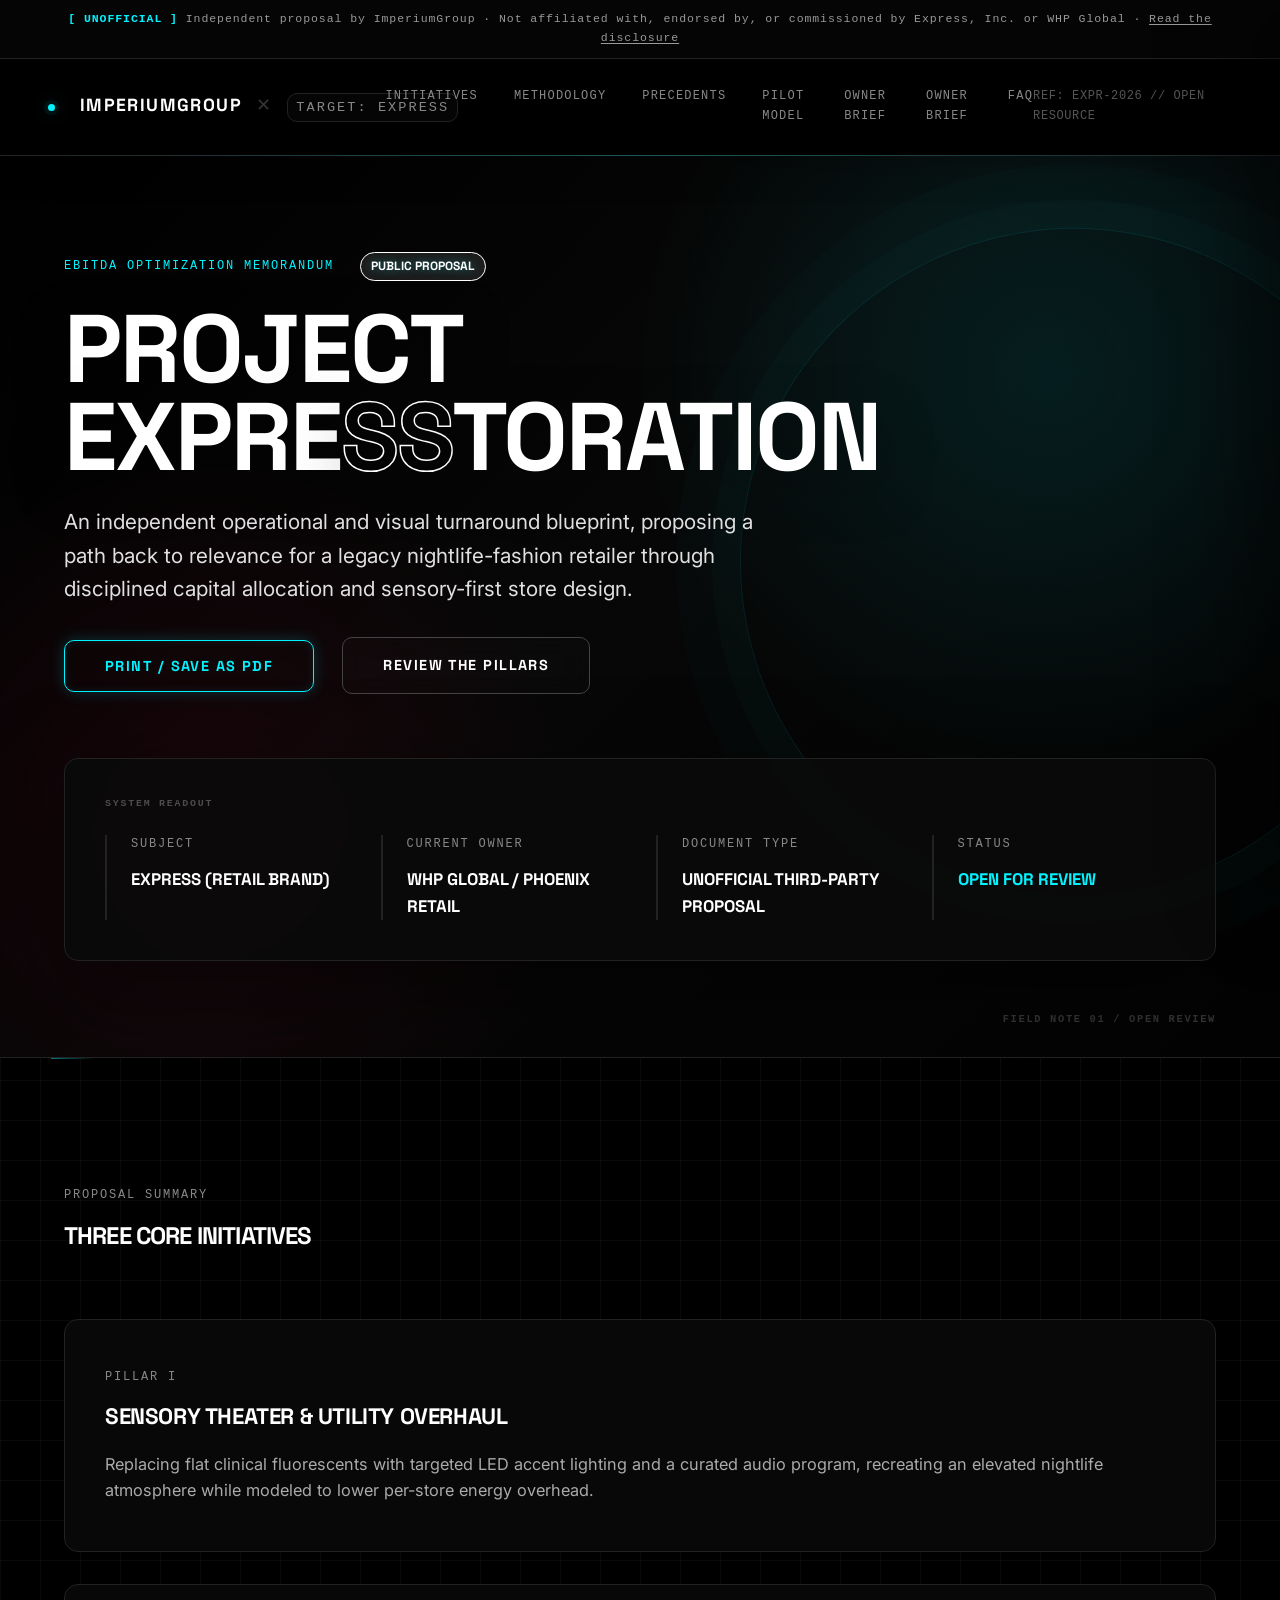
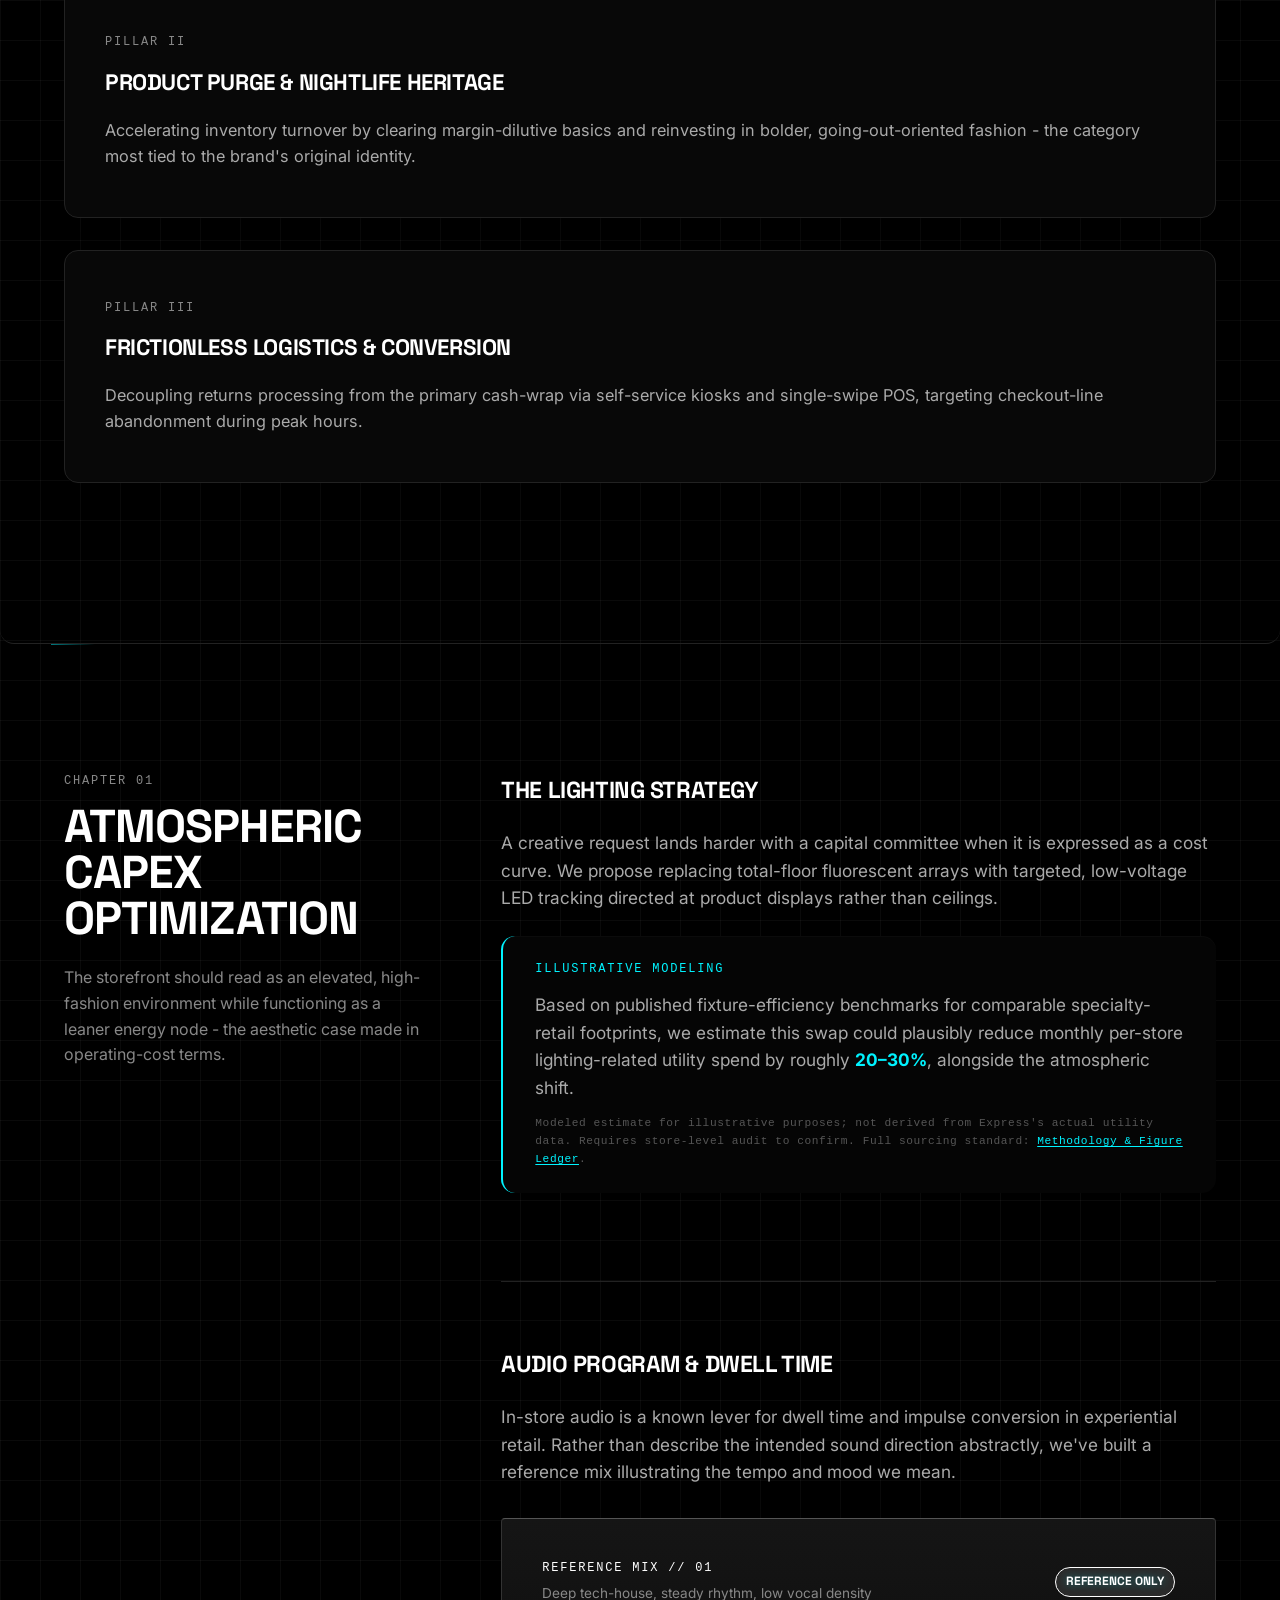
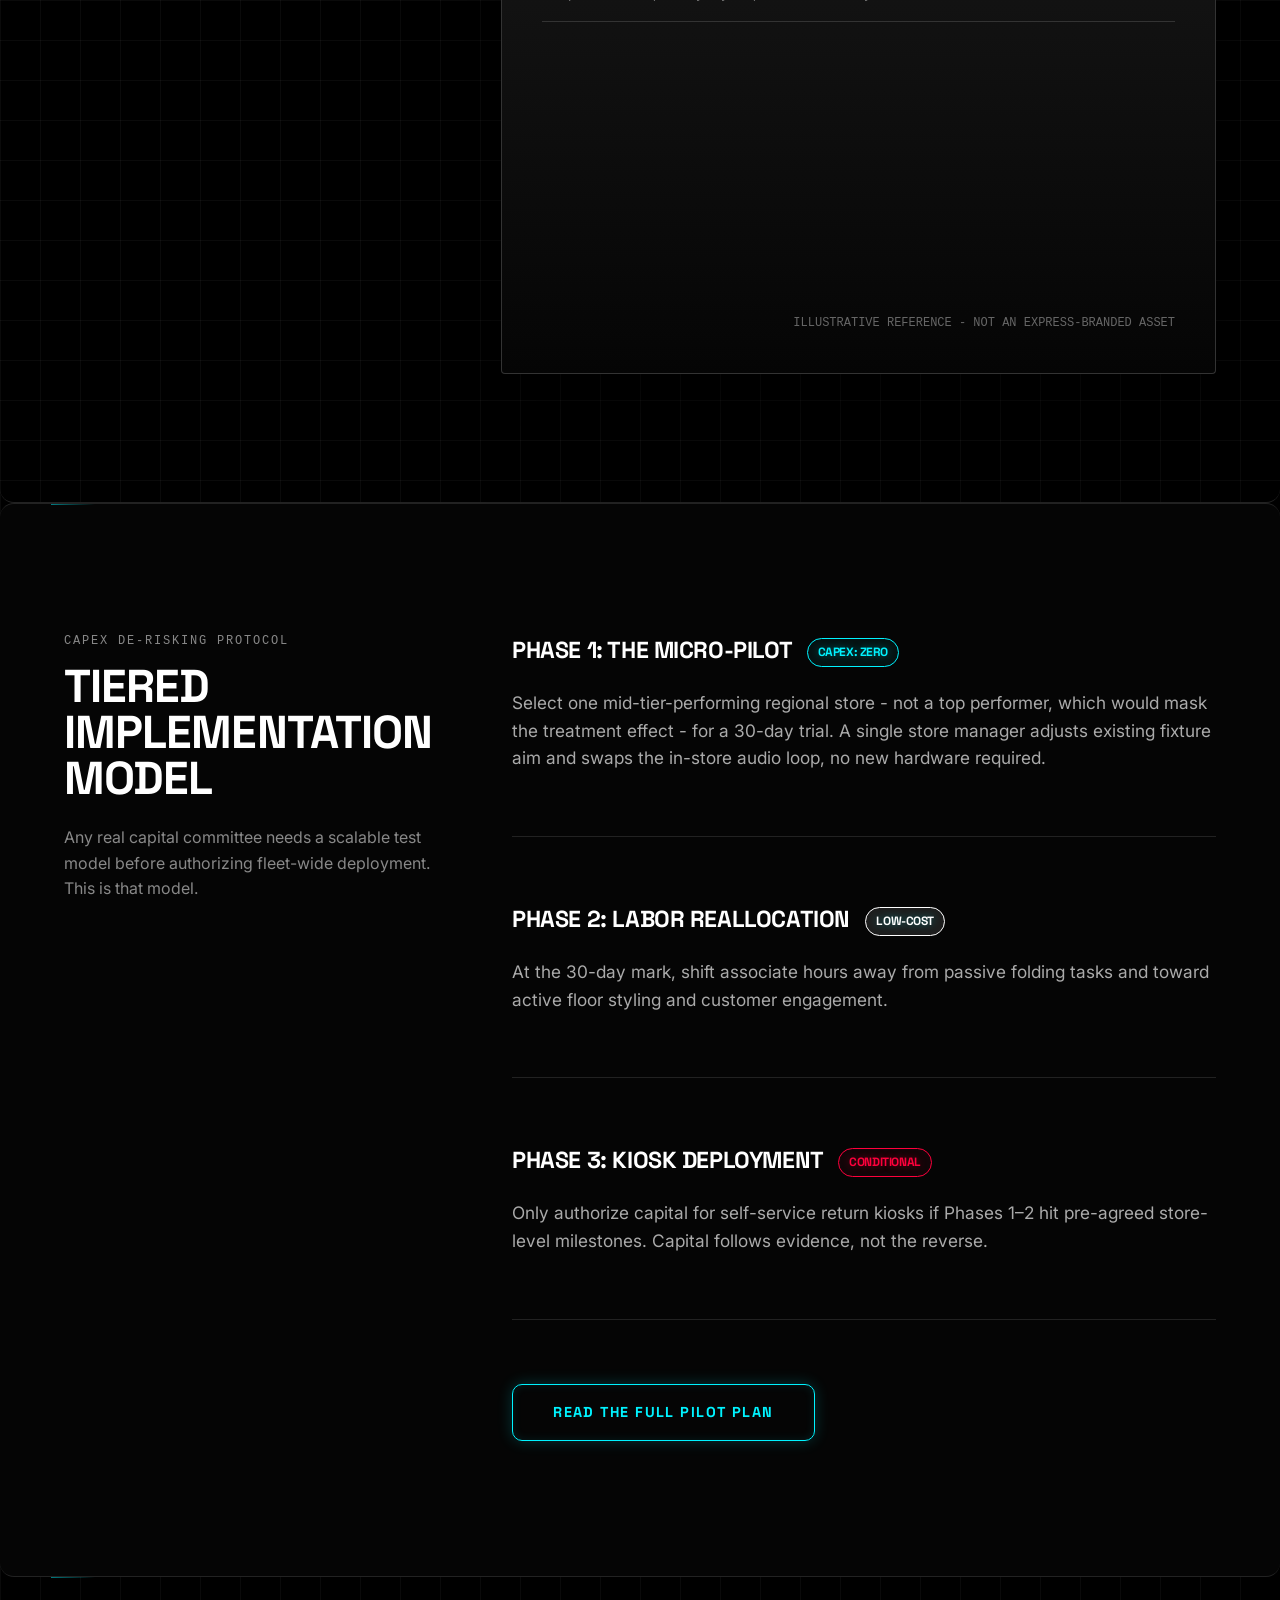
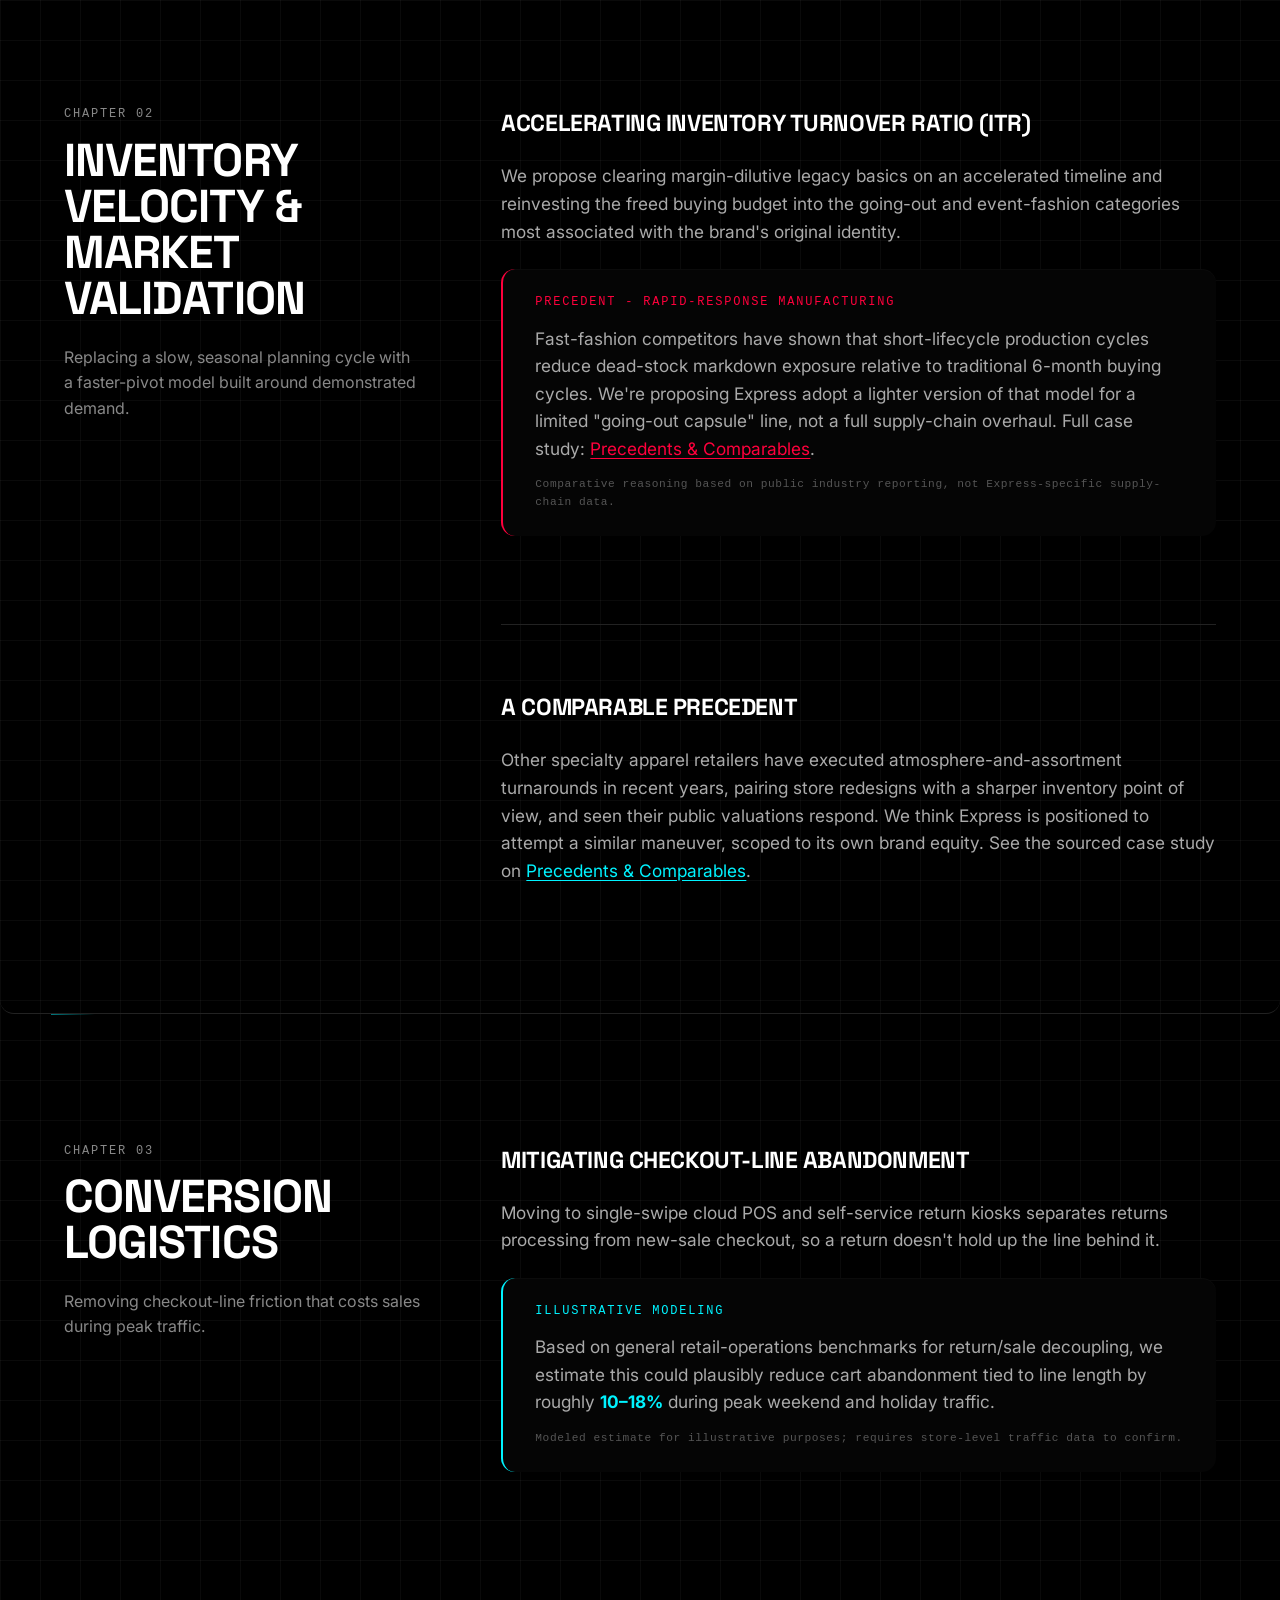
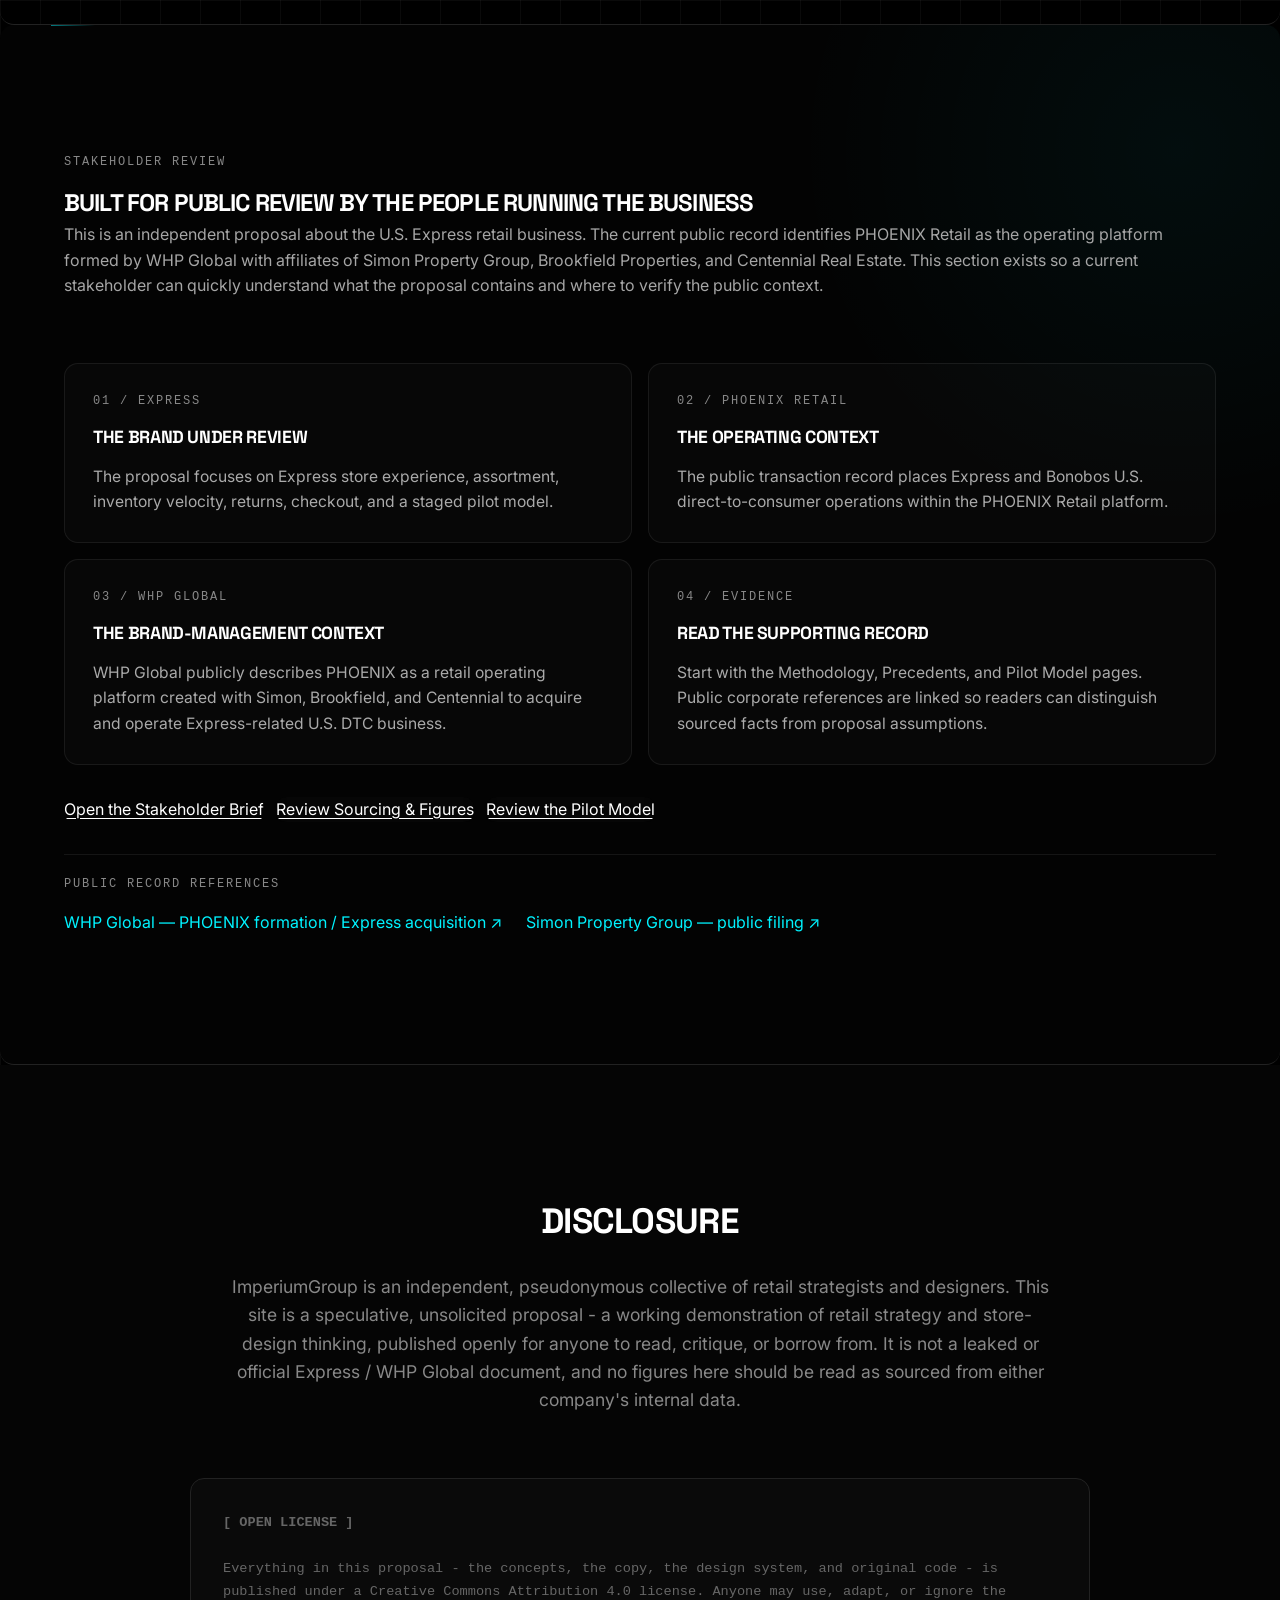
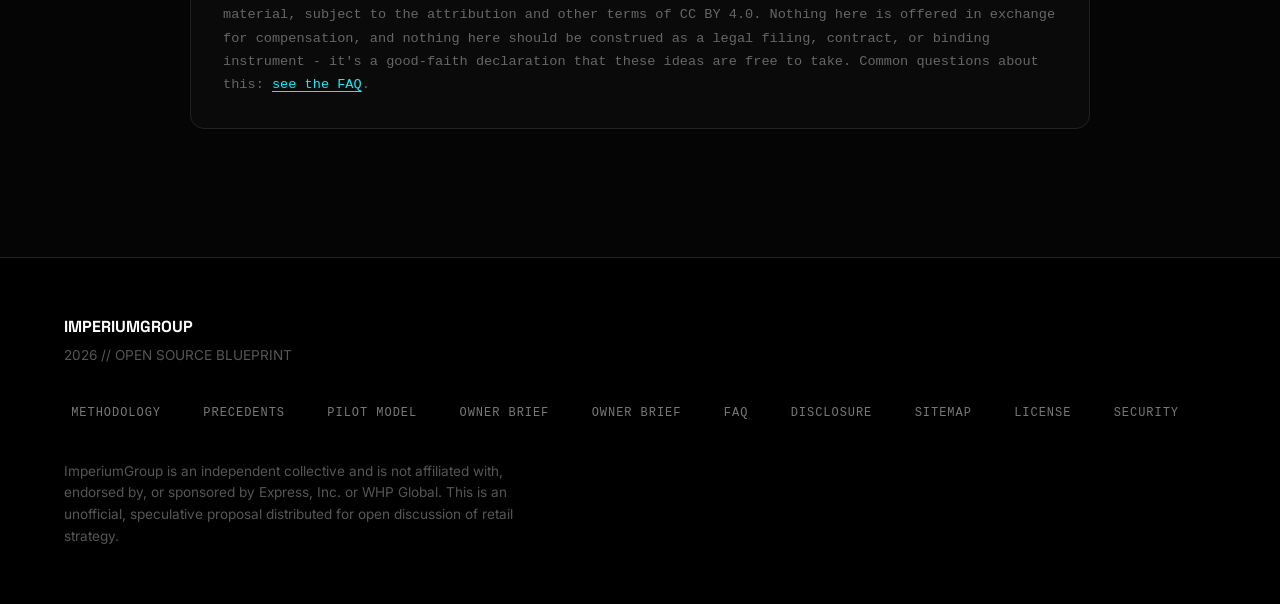
==== commit bfdc1f07: "Make homepage stakeholder-discovery focused" ====
--- a/index.html
+++ b/index.html
@@ -15,19 +15,19 @@
     <link rel="alternate" type="text/plain" href="/llms.txt" title="Machine-readable site guide">
 
     <!-- SEO / Sharing Metadata -->
-    <meta name="description" content="Independent, open-source retail turnaround blueprint for Express by ImperiumGroup. Unofficial - not affiliated with Express, Inc. or WHP Global.">
+    <meta name="description" content="PROJECT EXPRESStoration is an independent, open-source Express retail turnaround proposal covering store experience, inventory velocity, conversion operations, and a pilot model, with public-record context for PHOENIX Retail and WHP Global.">
     <meta name="keywords" content="Express turnaround concept, independent retail strategy, ImperiumGroup, retail theater, fashion retail optimization, open-source business blueprint, mall retail future, unofficial proposal">
     <meta name="author" content="ImperiumGroupGlobal">
     <meta name="robots" content="index, follow, max-image-preview:large, max-snippet:-1, max-video-preview:-1">
     <link rel="canonical" href="https://project-expresstoration.pages.dev/">
 
-    <title>PROJECT EXPRESSTORATION | ImperiumGroup - Independent Proposal</title>
+    <title>PROJECT EXPRESSTORATION | Independent Express Retail Turnaround Proposal</title>
 
         <link rel="stylesheet" href="assets/site-system.css">
 <!-- Open Graph -->
     <meta property="og:type" content="article">
     <meta property="og:title" content="PROJECT EXPRESSTORATION | ImperiumGroup">
-    <meta property="og:description" content="An independent, open-source retail turnaround blueprint. Unofficial - not affiliated with Express, Inc. or WHP Global.">
+    <meta property="og:description" content="Independent, open-source Express retail turnaround proposal covering store experience, inventory velocity, conversion operations, and a measurable pilot model.">
 
     <!-- Typography -->
     <link rel="preconnect" href="https://fonts.googleapis.com">
@@ -764,6 +764,46 @@
       ]
     }
     </script>
+    <style data-stakeholder-ui="true">
+        .stakeholder-context { background:
+            radial-gradient(circle at 92% 12%, rgba(0,243,255,.045), transparent 24rem),
+            #030303;
+        }
+        .stakeholder-grid {
+            display:grid;
+            grid-template-columns:repeat(2,minmax(0,1fr));
+            gap:1rem;
+            margin-top:2rem;
+        }
+        .stakeholder-card {
+            border:1px solid var(--line-soft);
+            border-radius:var(--radius-md);
+            padding:1.75rem;
+            background:rgba(255,255,255,.018);
+            transition:border-color .2s ease,transform .2s ease,background .2s ease;
+        }
+        .stakeholder-card:hover { border-color:rgba(0,243,255,.22); transform:translateY(-2px); background:rgba(0,243,255,.018); }
+        .stakeholder-card h3 { font-size:1.1rem; margin-bottom:.8rem; }
+        .stakeholder-card p { color:#aaa; font-size:.98rem; }
+        .stakeholder-links { display:flex; gap:.75rem; flex-wrap:wrap; margin-top:2rem; }
+        .stakeholder-links .cta-inline { margin-top:0; margin-right:0; }
+        .stakeholder-sources {
+            margin-top:2rem;
+            padding-top:1.25rem;
+            border-top:1px solid var(--line-soft);
+            display:flex;
+            gap:1rem 1.5rem;
+            flex-wrap:wrap;
+        }
+        .stakeholder-sources .mono-label { width:100%; margin:0; }
+        .stakeholder-sources a { color:var(--cyan); text-decoration:none; }
+        .stakeholder-sources a:hover,.stakeholder-sources a:focus-visible { text-decoration:underline; }
+        @media (max-width:700px) {
+            .stakeholder-grid { grid-template-columns:1fr; }
+            .stakeholder-links .cta-inline { width:100%; }
+            .stakeholder-sources { display:grid; }
+        }
+    </style>
 </head>
 <body>
     <a class="skip-link" href="#main-content">Skip to content</a>
@@ -974,6 +1014,50 @@
         </div>
     </section>
 
+    <!-- Stakeholder context -->
+    <section class="section-container stakeholder-context" id="stakeholder-review">
+        <div class="section-heading">
+            <span class="mono-label">Stakeholder Review</span>
+            <h2>BUILT FOR PUBLIC REVIEW BY THE PEOPLE RUNNING THE BUSINESS</h2>
+            <p>This is an independent proposal about the U.S. Express retail business. The current public record identifies PHOENIX Retail as the operating platform formed by WHP Global with affiliates of Simon Property Group, Brookfield Properties, and Centennial Real Estate. This section exists so a current stakeholder can quickly understand what the proposal contains and where to verify the public context.</p>
+        </div>
+
+        <div class="stakeholder-grid">
+            <article class="stakeholder-card">
+                <span class="mono-label">01 / Express</span>
+                <h3>THE BRAND UNDER REVIEW</h3>
+                <p>The proposal focuses on Express store experience, assortment, inventory velocity, returns, checkout, and a staged pilot model.</p>
+            </article>
+            <article class="stakeholder-card">
+                <span class="mono-label">02 / PHOENIX RETAIL</span>
+                <h3>THE OPERATING CONTEXT</h3>
+                <p>The public transaction record places Express and Bonobos U.S. direct-to-consumer operations within the PHOENIX Retail platform.</p>
+            </article>
+            <article class="stakeholder-card">
+                <span class="mono-label">03 / WHP GLOBAL</span>
+                <h3>THE BRAND-MANAGEMENT CONTEXT</h3>
+                <p>WHP Global publicly describes PHOENIX as a retail operating platform created with Simon, Brookfield, and Centennial to acquire and operate Express-related U.S. DTC business.</p>
+            </article>
+            <article class="stakeholder-card">
+                <span class="mono-label">04 / EVIDENCE</span>
+                <h3>READ THE SUPPORTING RECORD</h3>
+                <p>Start with the Methodology, Precedents, and Pilot Model pages. Public corporate references are linked so readers can distinguish sourced facts from proposal assumptions.</p>
+            </article>
+        </div>
+
+        <div class="stakeholder-links">
+            <a class="cta-inline" href="stakeholder-brief.html">Open the Stakeholder Brief</a>
+            <a class="cta-inline ghost" href="methodology.html">Review Sourcing & Figures</a>
+            <a class="cta-inline ghost" href="pilot-program.html">Review the Pilot Model</a>
+        </div>
+
+        <div class="stakeholder-sources">
+            <span class="mono-label">Public record references</span>
+            <a href="https://www.whp-global.com/blogs/brand-news/phoenix-new-joint-venture-led-by-whp-global-receives-court-approval-to-acquire-operations-of-express-retail-company" target="_blank" rel="noopener noreferrer">WHP Global — PHOENIX formation / Express acquisition ↗</a>
+            <a href="https://annualmeeting.simon.com/static-files/8f51051c-3e57-4e9b-9a8c-e5d9c109c483" target="_blank" rel="noopener noreferrer">Simon Property Group — public filing ↗</a>
+        </div>
+    </section>
+
     <!-- Disclosure / About -->
     <section class="cta-section" id="about">
         <h2 style="font-size: 2.2rem; margin-bottom: 1.5rem;">DISCLOSURE</h2>
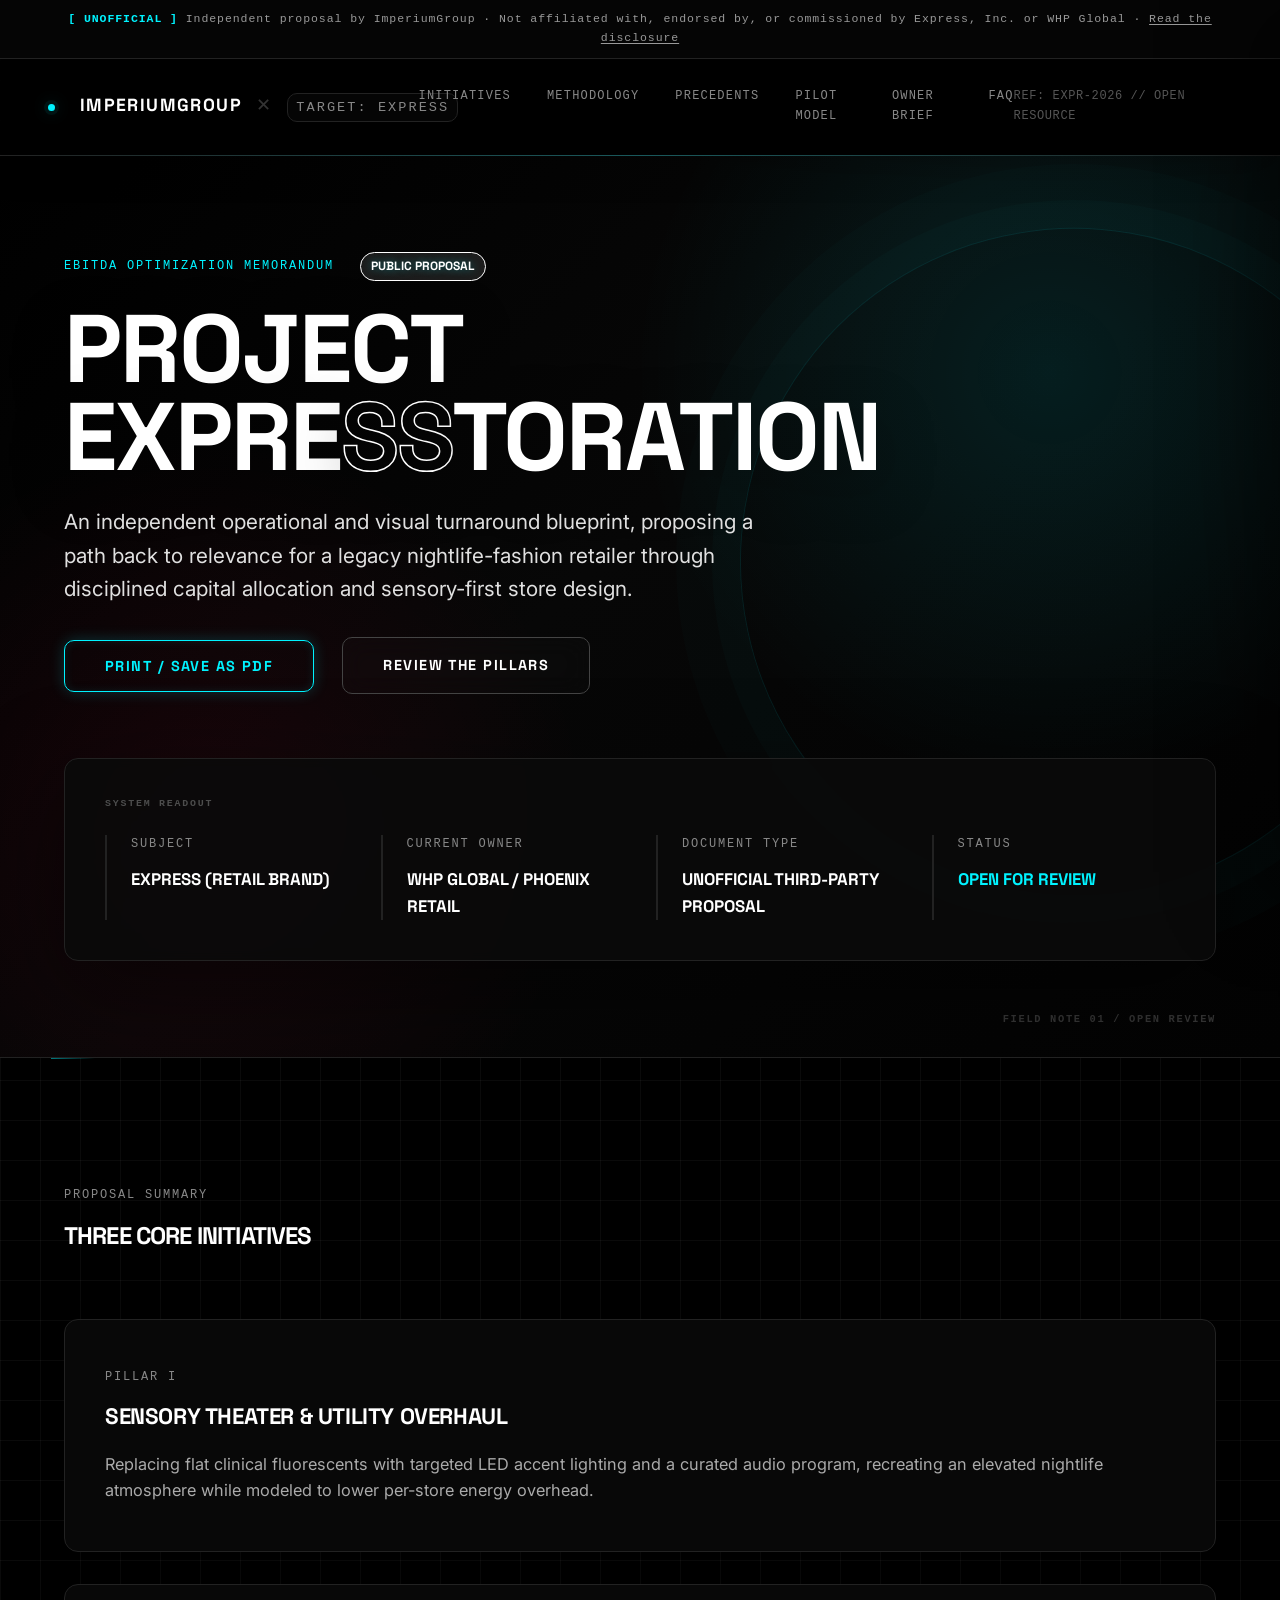
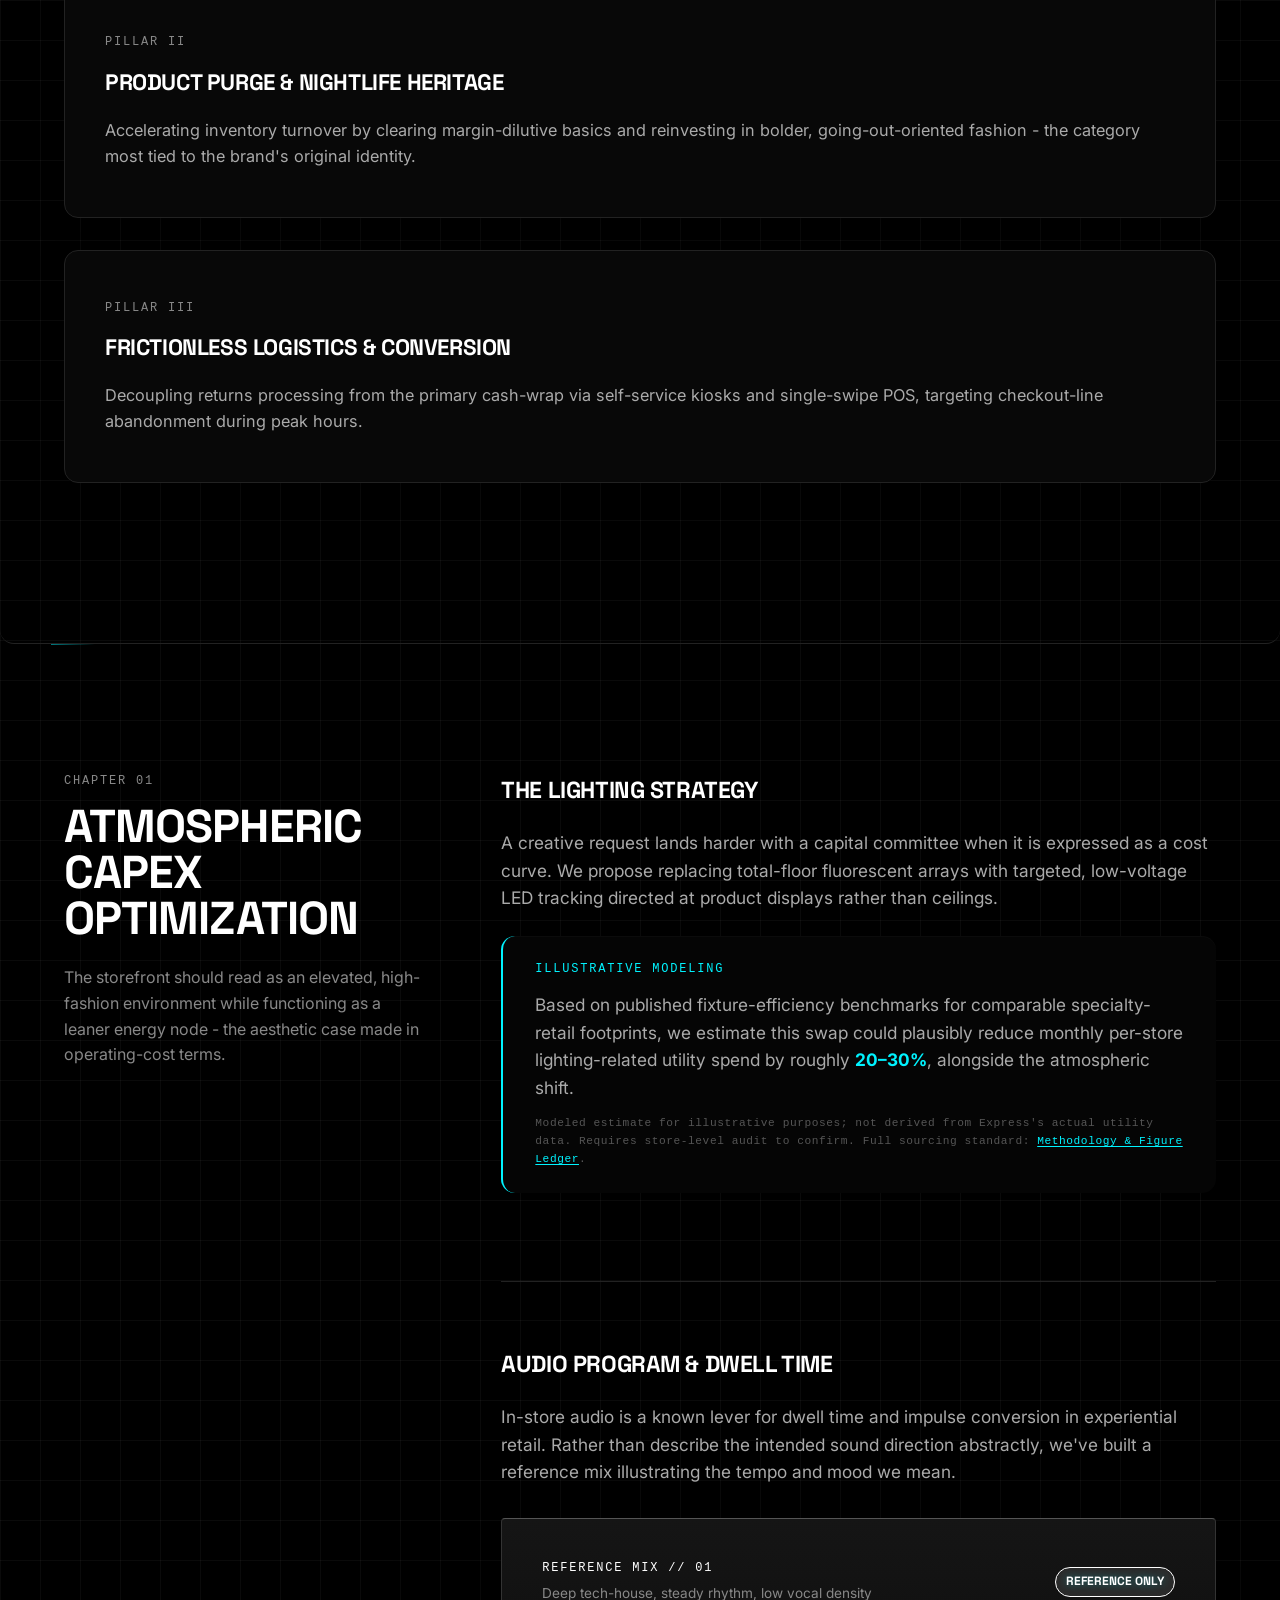
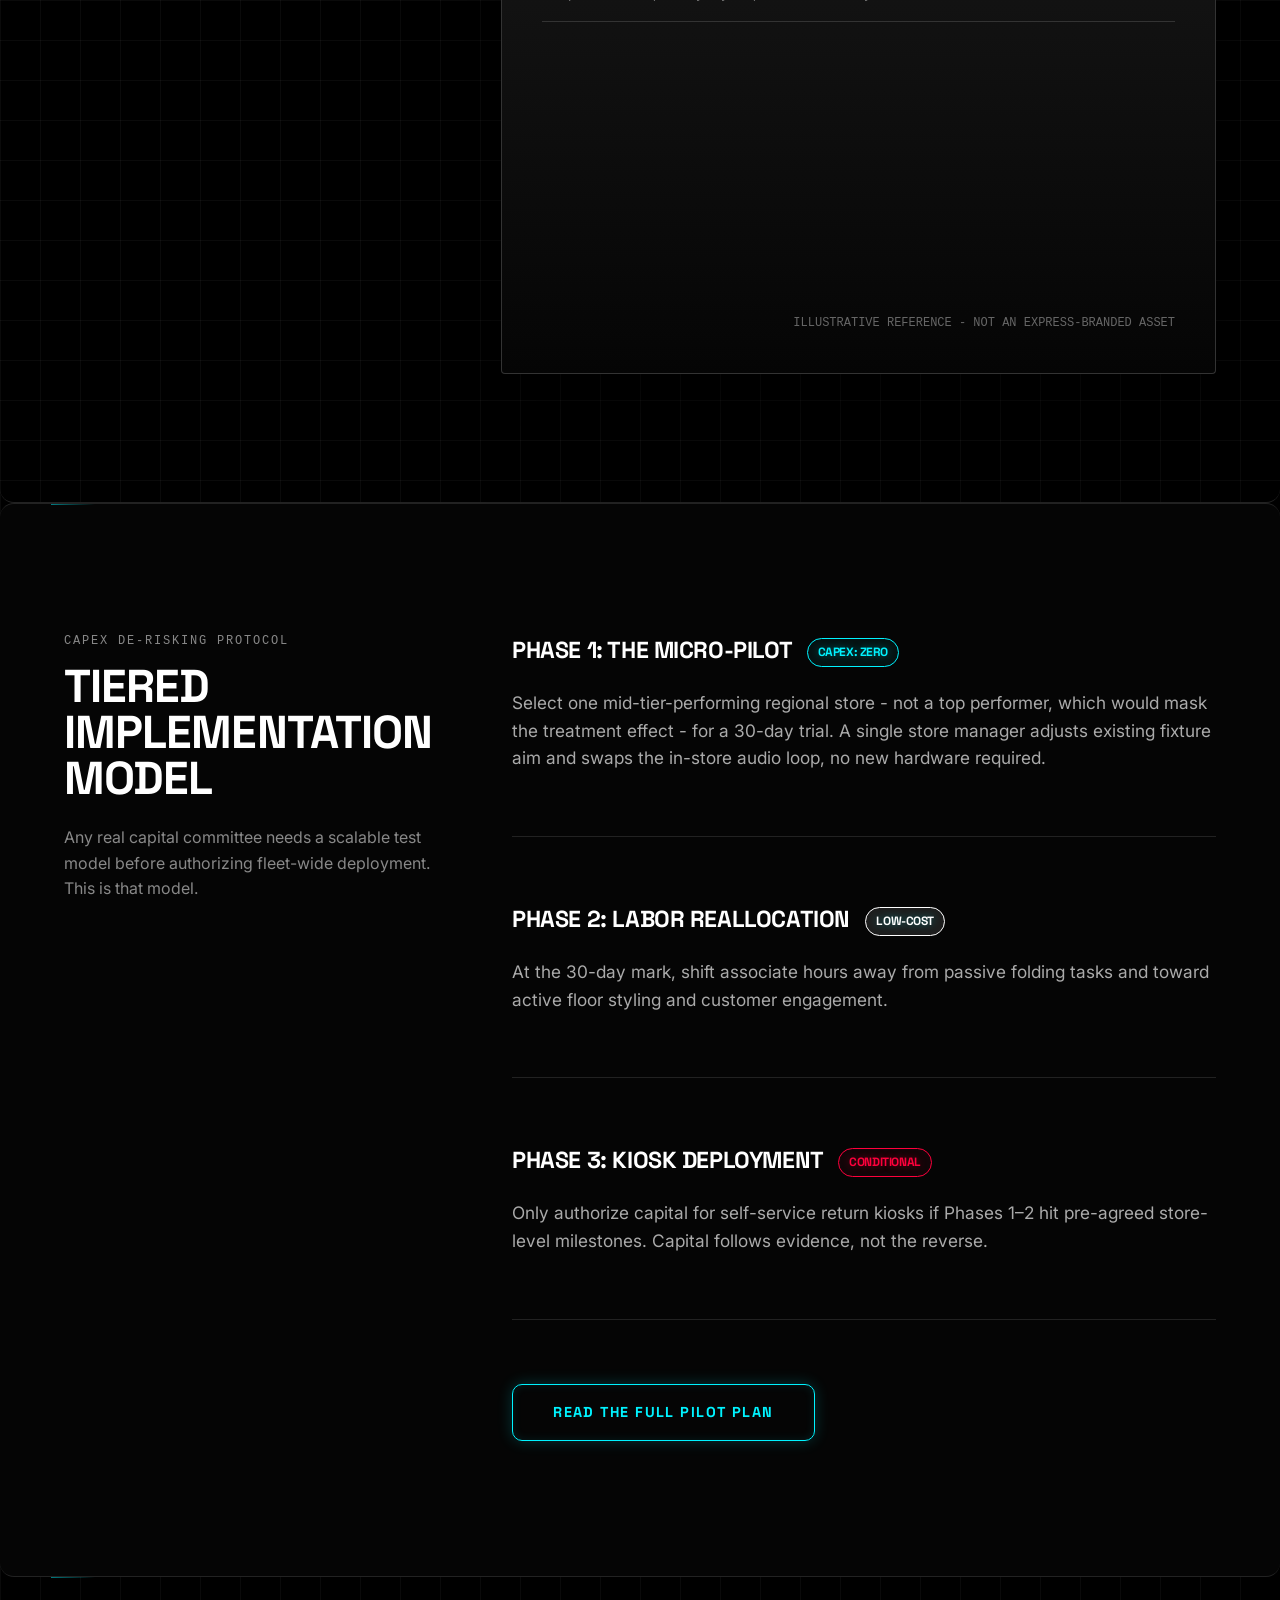
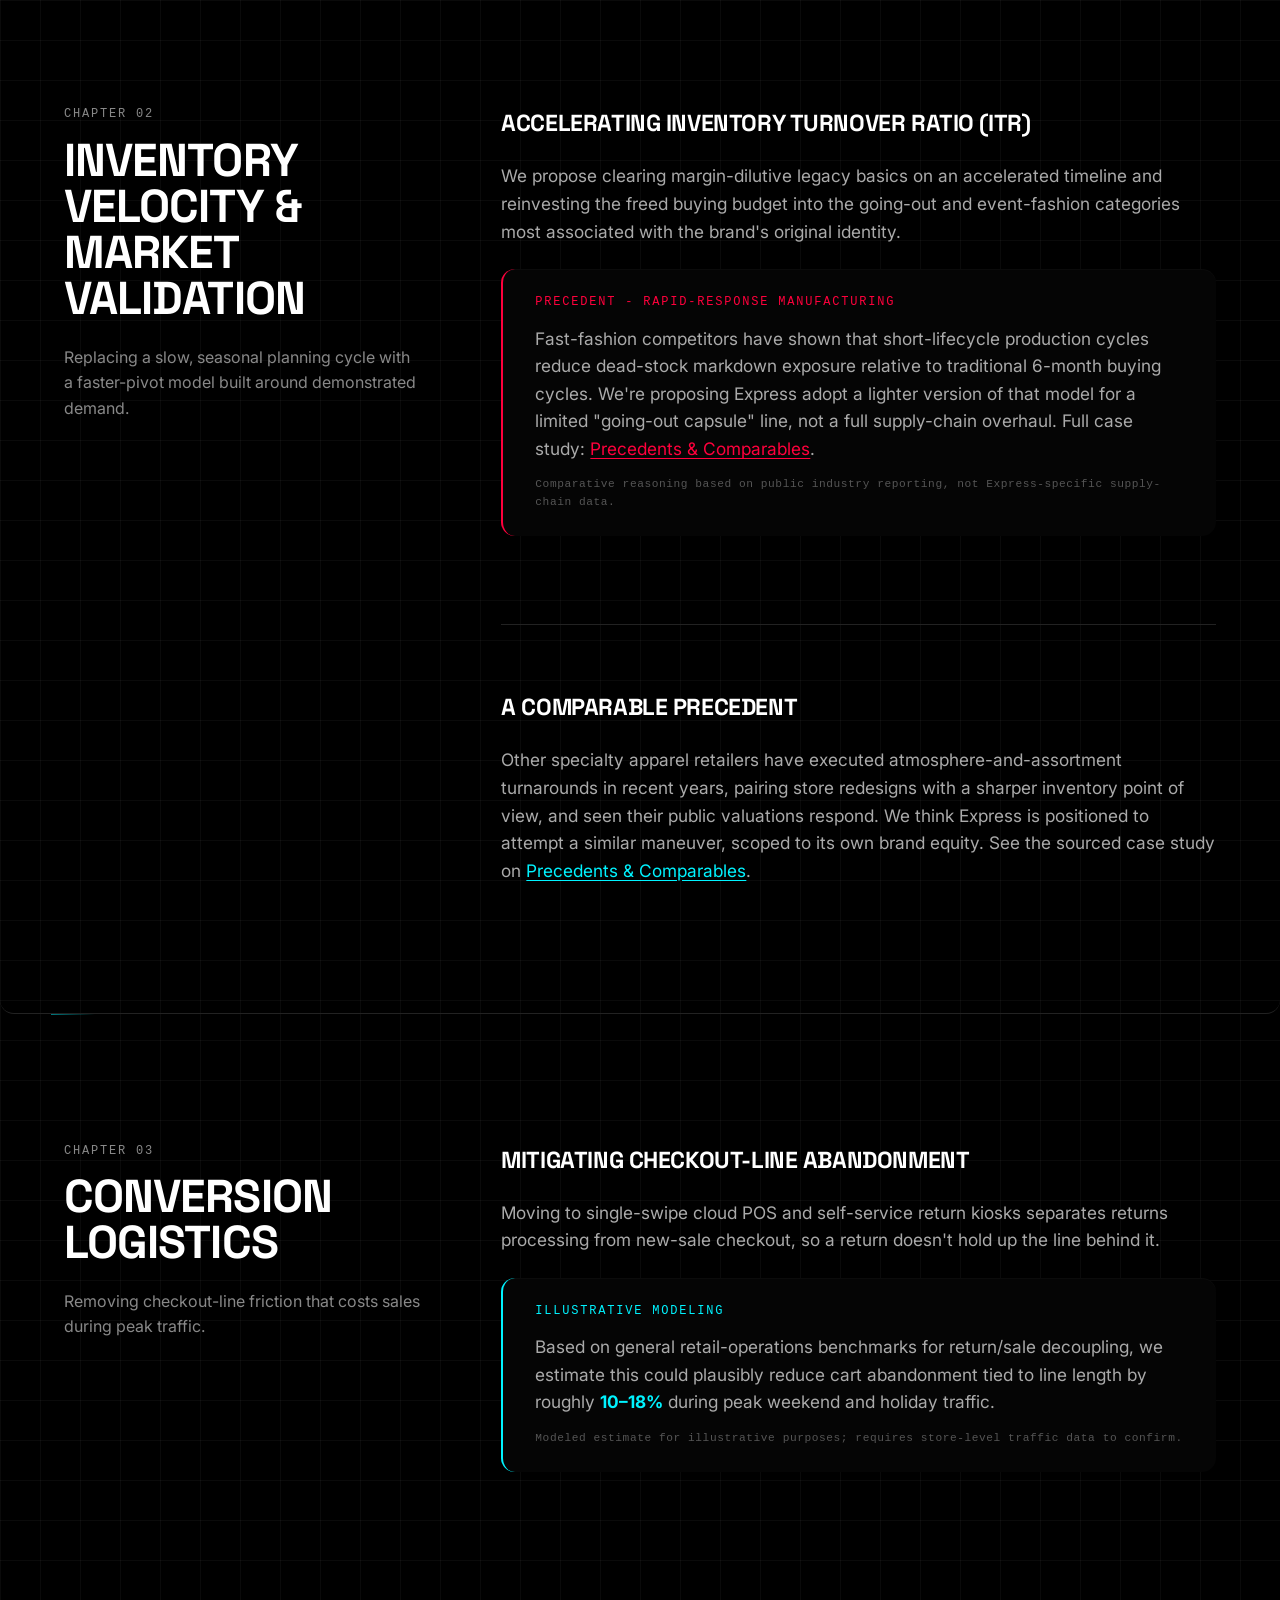
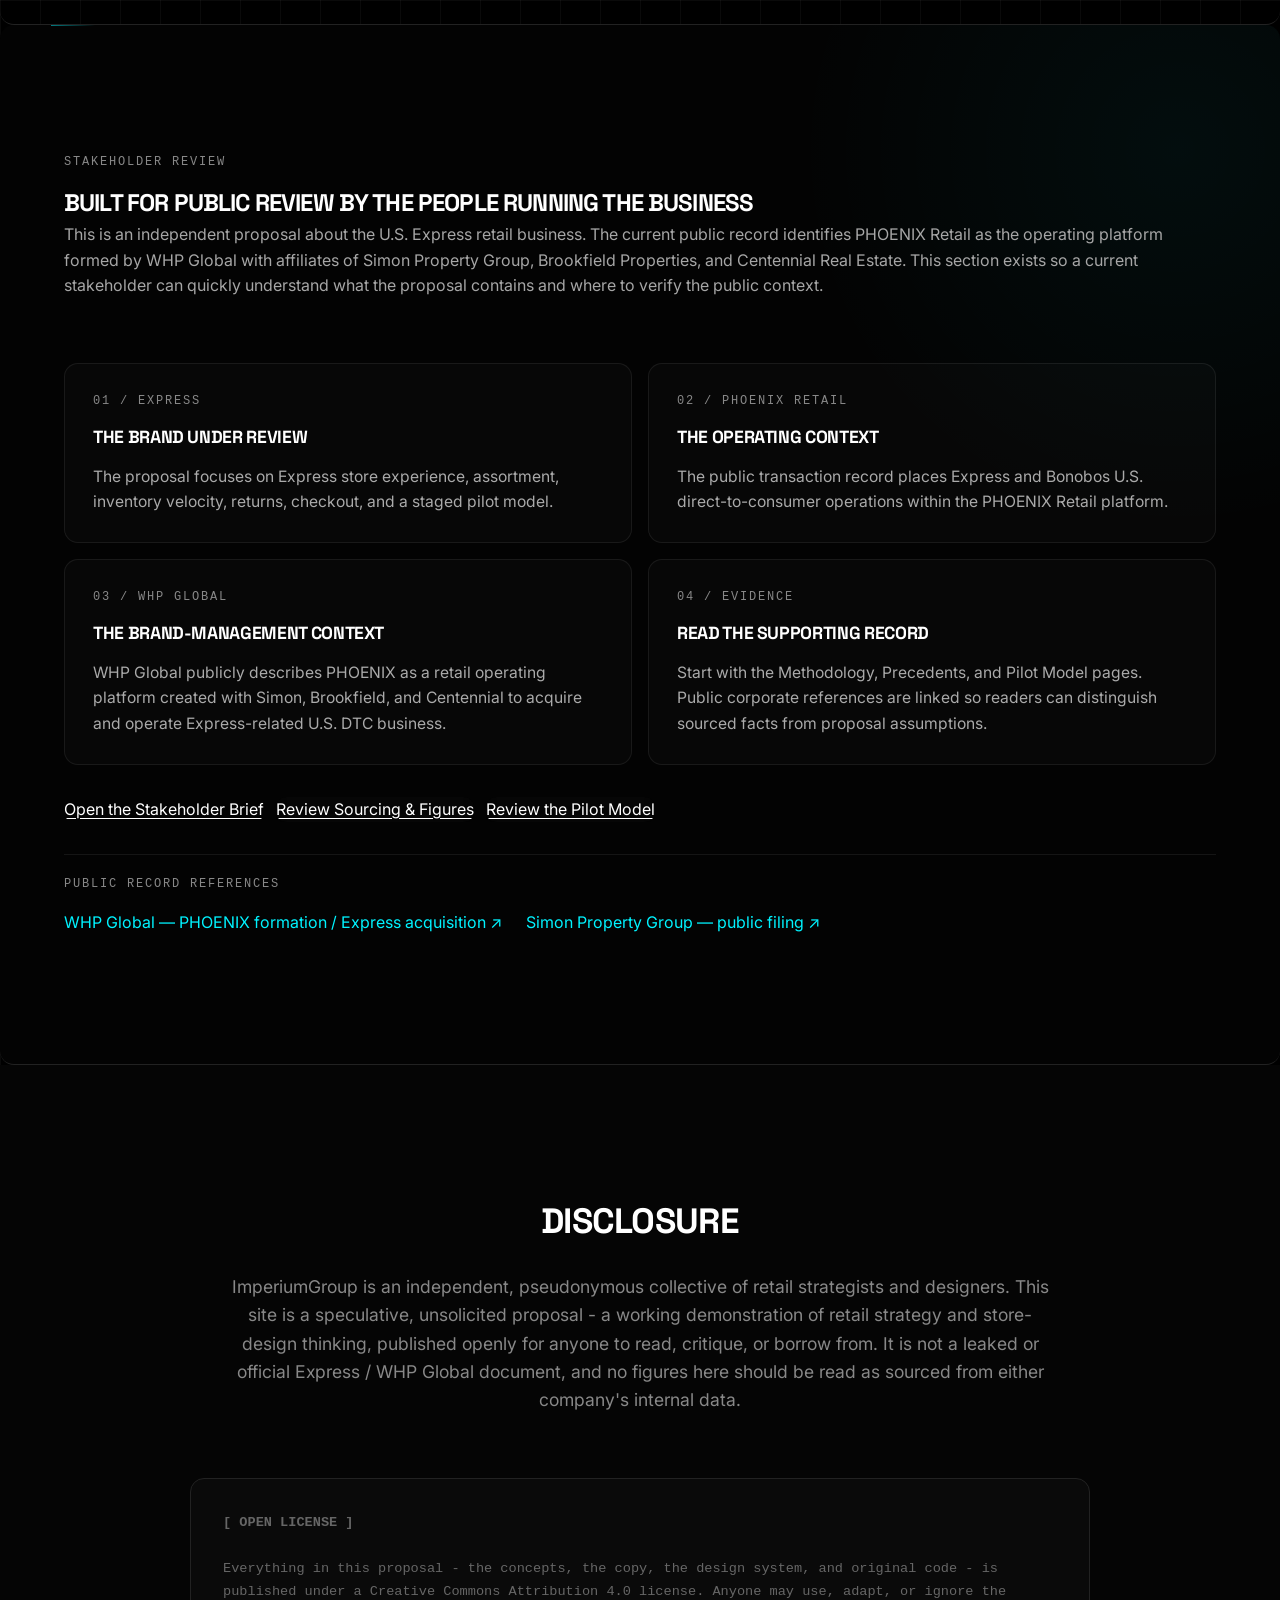
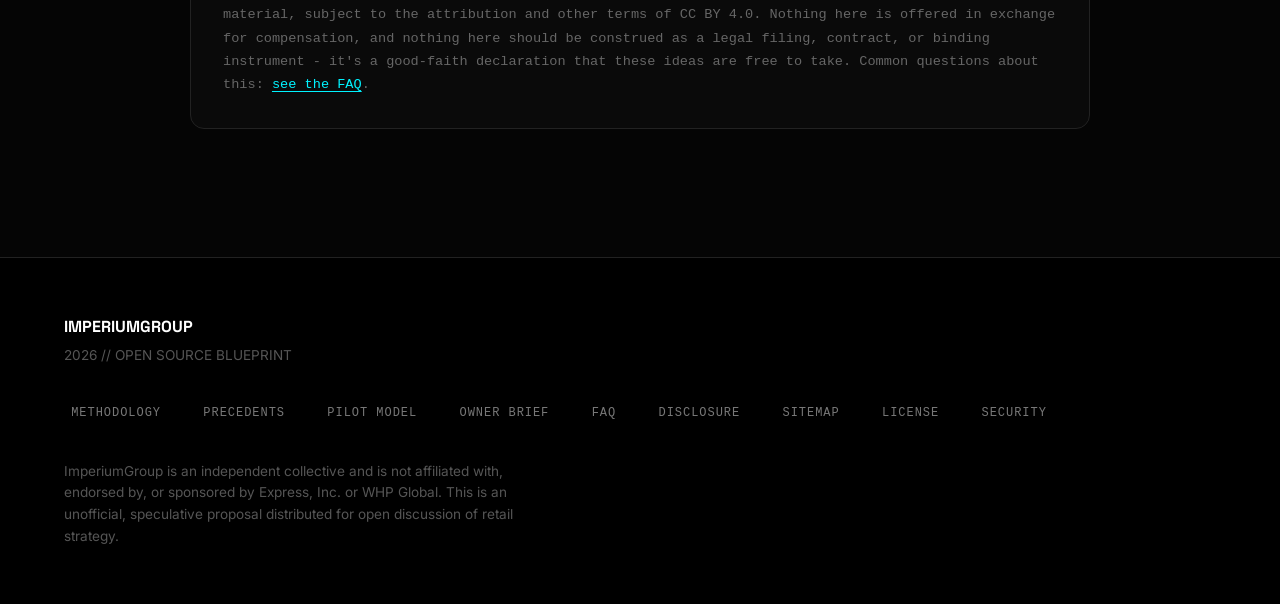
==== commit f9175f8b: "Consolidate owner brief into homepage navigation" ====
--- a/index.html
+++ b/index.html
@@ -825,8 +825,7 @@
             <a href="methodology.html">Methodology</a>
             <a href="precedents.html">Precedents</a>
             <a href="pilot-program.html">Pilot Model</a>
-            <a href="stakeholder-brief.html">Owner Brief</a>
-            <a href="stakeholder-brief.html">Owner Brief</a>
+            <a href="#stakeholder-review">Owner Brief</a>
         <a href="faq.html">FAQ</a>
         </div>
         <button class="mobile-nav-toggle" type="button" aria-expanded="false" aria-controls="mobile-menu" aria-label="Open navigation">MENU</button>
@@ -839,9 +838,9 @@
         <a href="methodology.html"><span>02</span> Methodology</a>
         <a href="precedents.html"><span>03</span> Precedents</a>
         <a href="pilot-program.html"><span>04</span> Pilot Model</a>
-        <a href="stakeholder-brief.html"><span>06</span> Owner Brief</a>
-  <a href="faq.html"><span>05</span> FAQ</a>
-        <a href="license.html"><span>06</span> License</a>
+        <a href="#stakeholder-review"><span>05</span> Owner Brief</a>
+        <a href="faq.html"><span>06</span> FAQ</a>
+        <a href="license.html"><span>07</span> License</a>
     </aside>
 
 
@@ -1046,7 +1045,7 @@
         </div>
 
         <div class="stakeholder-links">
-            <a class="cta-inline" href="stakeholder-brief.html">Open the Stakeholder Brief</a>
+            <a class="cta-inline" href="owner-brief/">Open the Stakeholder Brief</a>
             <a class="cta-inline ghost" href="methodology.html">Review Sourcing & Figures</a>
             <a class="cta-inline ghost" href="pilot-program.html">Review the Pilot Model</a>
         </div>
@@ -1080,8 +1079,7 @@
             <a href="methodology.html">Methodology</a>
             <a href="precedents.html">Precedents</a>
             <a href="pilot-program.html">Pilot Model</a>
-            <a href="stakeholder-brief.html">Owner Brief</a>
-            <a href="stakeholder-brief.html">Owner Brief</a>
+            <a href="#stakeholder-review">Owner Brief</a>
         <a href="faq.html">FAQ</a>
             <a href="#about">Disclosure</a>
             <a href="sitemap.xml">Sitemap</a>
--- a/assets/site-system.css
+++ b/assets/site-system.css
@@ -582,3 +582,35 @@
     transition-duration: .001ms !important;
   }
 }
+
+
+/* Stakeholder brief */
+.brief-wrap{max-width:1120px;margin:0 auto;padding:0 1.5rem}
+.brief-hero{padding:7rem 0 5rem;border-bottom:1px solid var(--line-soft)}
+.brief-hero h1{font-size:clamp(3rem,7vw,6.5rem);line-height:.92;max-width:9ch;margin:0 0 1.5rem}
+.brief-hero p{max-width:760px;font-size:clamp(1.05rem,1.7vw,1.3rem);color:#c8c8c8}
+.brief-kicker{font:700 .7rem/1.3 "Courier New",monospace;letter-spacing:.16em;color:var(--cyan);text-transform:uppercase;margin-bottom:1.15rem}
+.stakeholder-grid{display:grid;grid-template-columns:repeat(2,minmax(0,1fr));gap:1rem;margin:2.5rem 0 0}
+.stakeholder{border:1px solid var(--line-soft);border-radius:14px;background:rgba(255,255,255,.018);padding:1.35rem;transition:border-color .2s ease,transform .2s ease,background .2s ease}
+.stakeholder:hover{border-color:rgba(0,243,255,.22);transform:translateY(-2px);background:rgba(0,243,255,.018)}
+.stakeholder strong{display:block;font:700 1rem/1.25 "Space Grotesk",sans-serif;text-transform:uppercase}
+.stakeholder span{display:block;color:var(--text-muted);font:.72rem/1.5 "Courier New",monospace;letter-spacing:.05em;margin-top:.45rem}
+.brief-section{padding:5rem 0;border-bottom:1px solid var(--line-soft)}
+.brief-section h2{font-size:clamp(1.8rem,3vw,2.8rem);margin-bottom:1rem}
+.brief-section>p{max-width:800px;color:#aaa}
+.source-panel{margin-top:2rem;border:1px solid var(--line-soft);border-radius:14px;background:#060606;padding:1.5rem}
+.source-panel a{color:var(--cyan);text-decoration:none}
+.source-panel a:hover,.source-panel a:focus-visible{text-decoration:underline}
+.source-row{display:flex;justify-content:space-between;gap:1.5rem;padding:1rem 0;border-bottom:1px solid #171717;flex-wrap:wrap}
+.source-row:last-child{border-bottom:0}
+.source-name{color:#ddd;font-weight:600}
+.review-box{margin-top:2rem;border:1px solid rgba(0,243,255,.25);border-left:3px solid var(--cyan);border-radius:14px;background:linear-gradient(180deg,rgba(0,243,255,.035),rgba(255,255,255,.01));padding:1.5rem}
+.review-box h3{font-size:1.25rem;margin-bottom:.75rem}
+.review-box p{color:#aaa}
+.review-links{display:flex;gap:.75rem;flex-wrap:wrap;margin-top:1.25rem}
+.review-links .cta-inline{margin-top:0;margin-right:0}
+@media(max-width:1024px){.brief-hero{padding-top:5rem}.brief-wrap{padding:0 1rem}}
+@media(max-width:700px){
+  .stakeholder-grid{grid-template-columns:1fr}
+  .review-links .cta-inline{width:100%;text-align:center}
+}
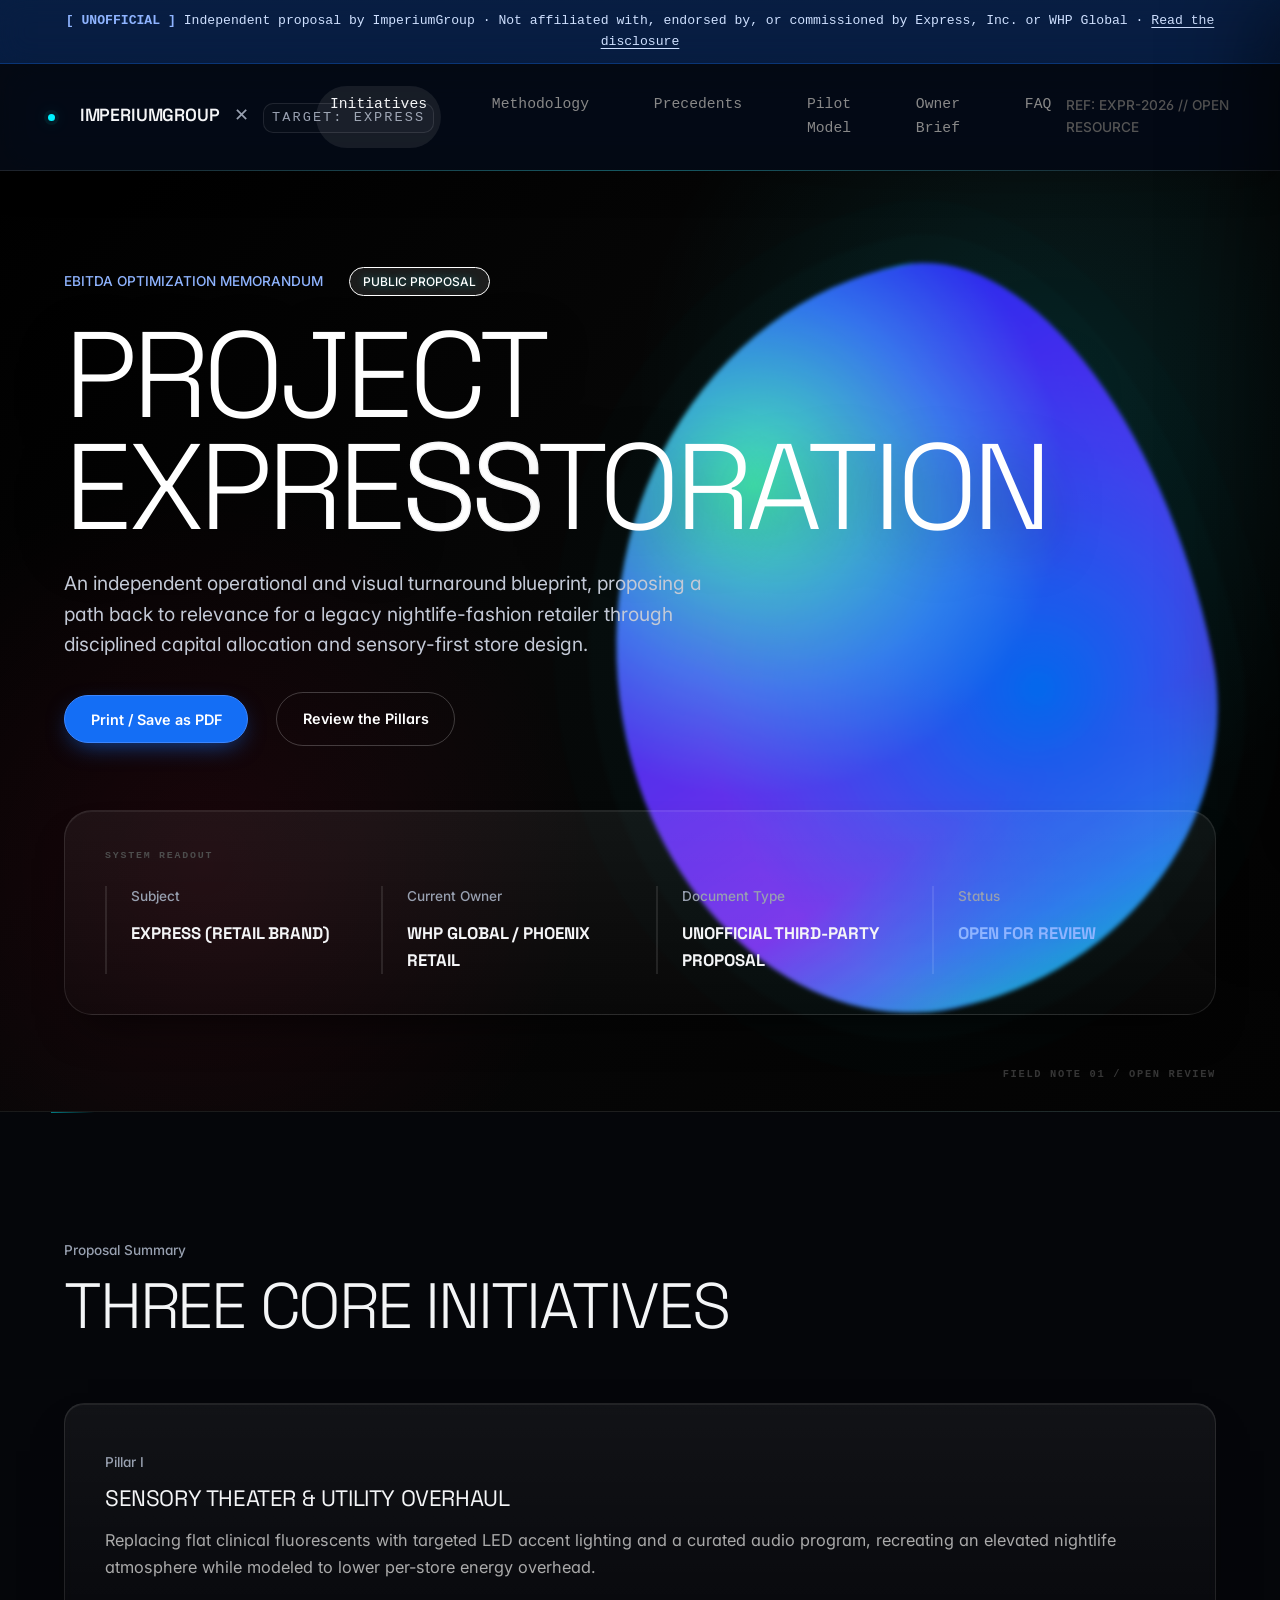
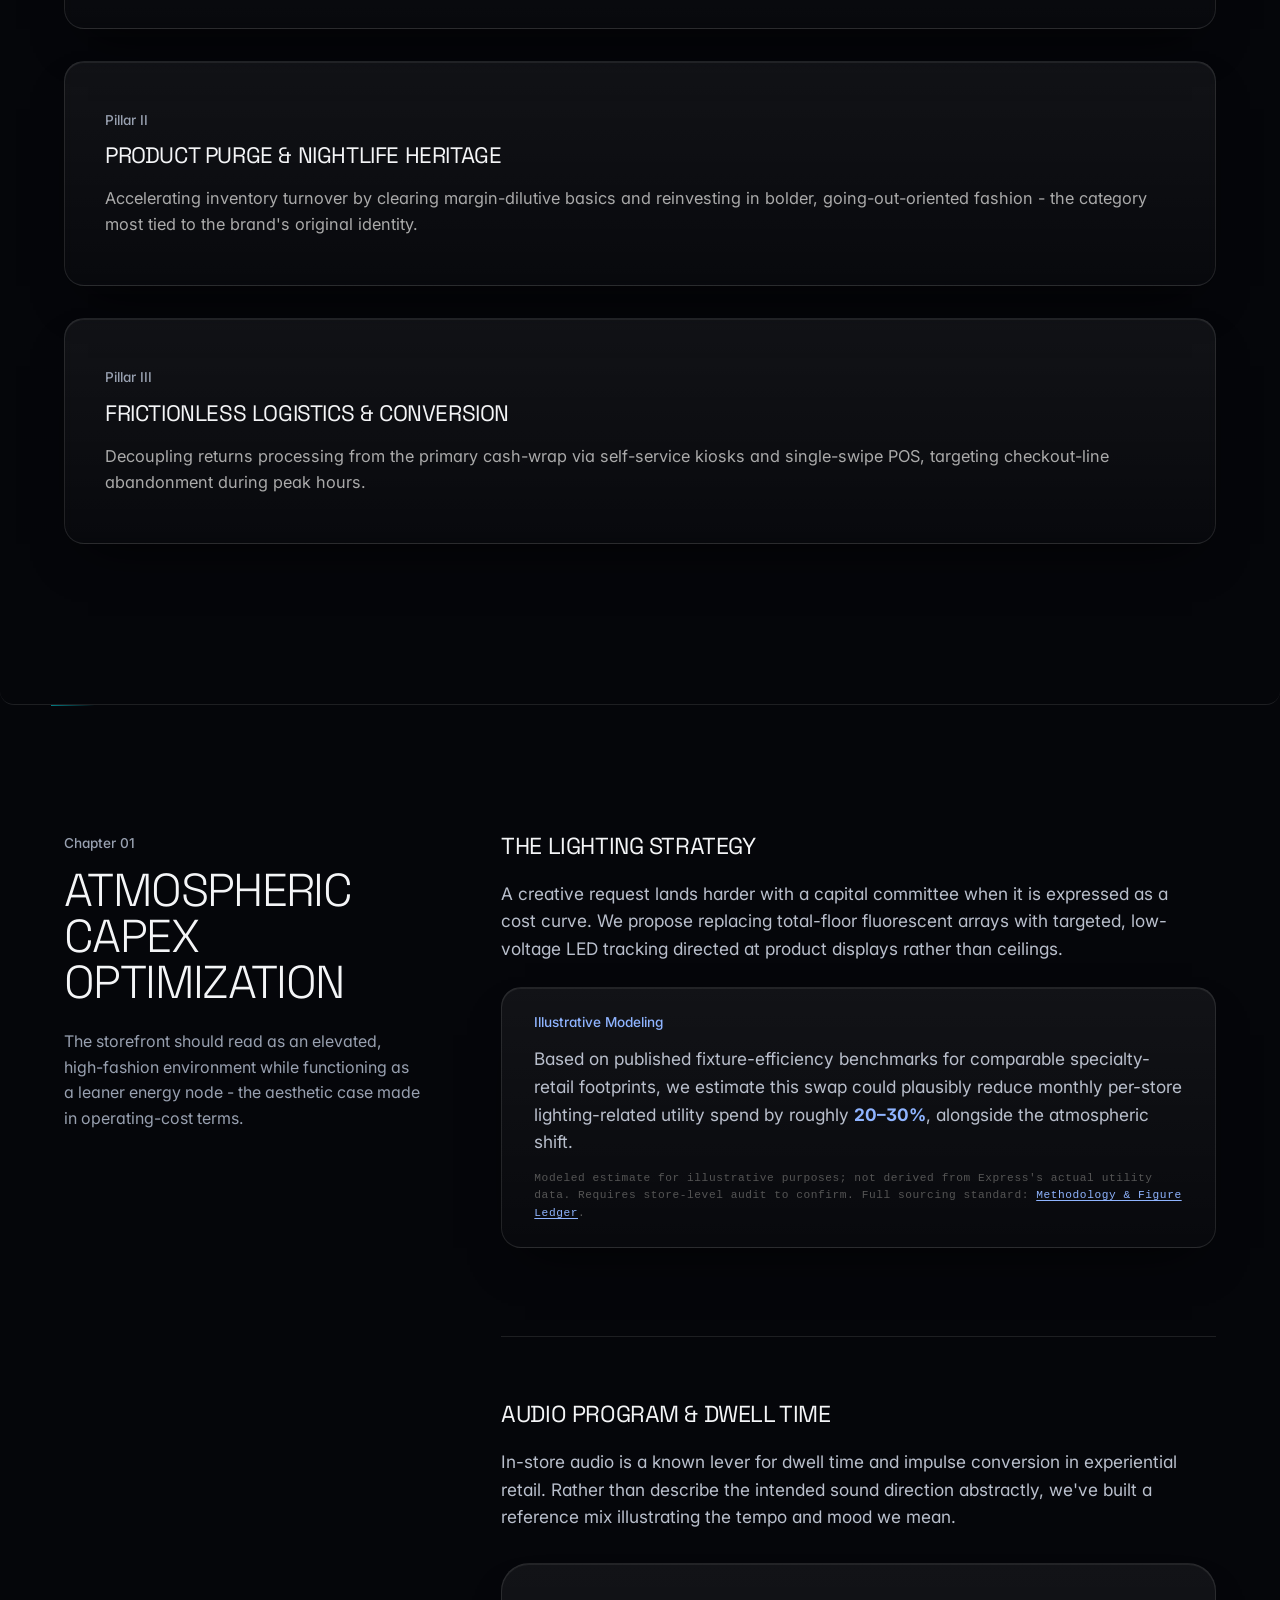
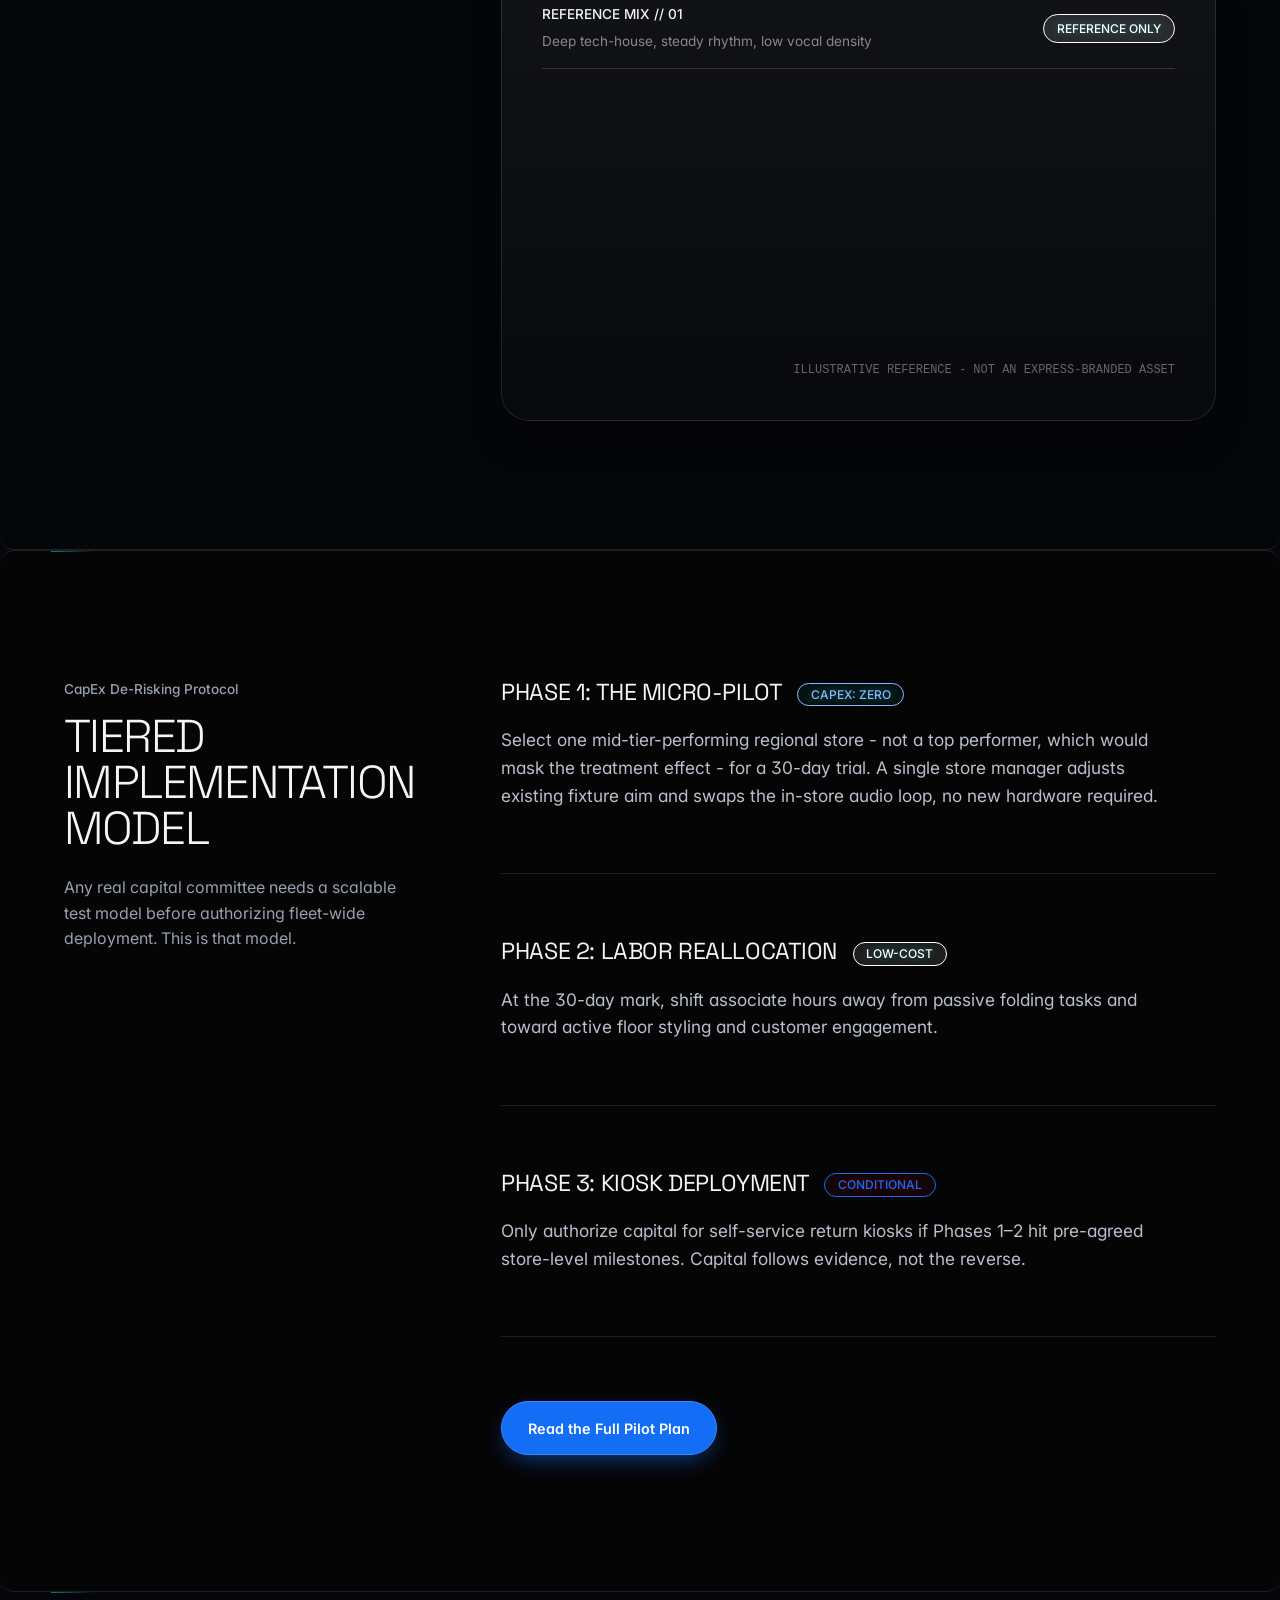
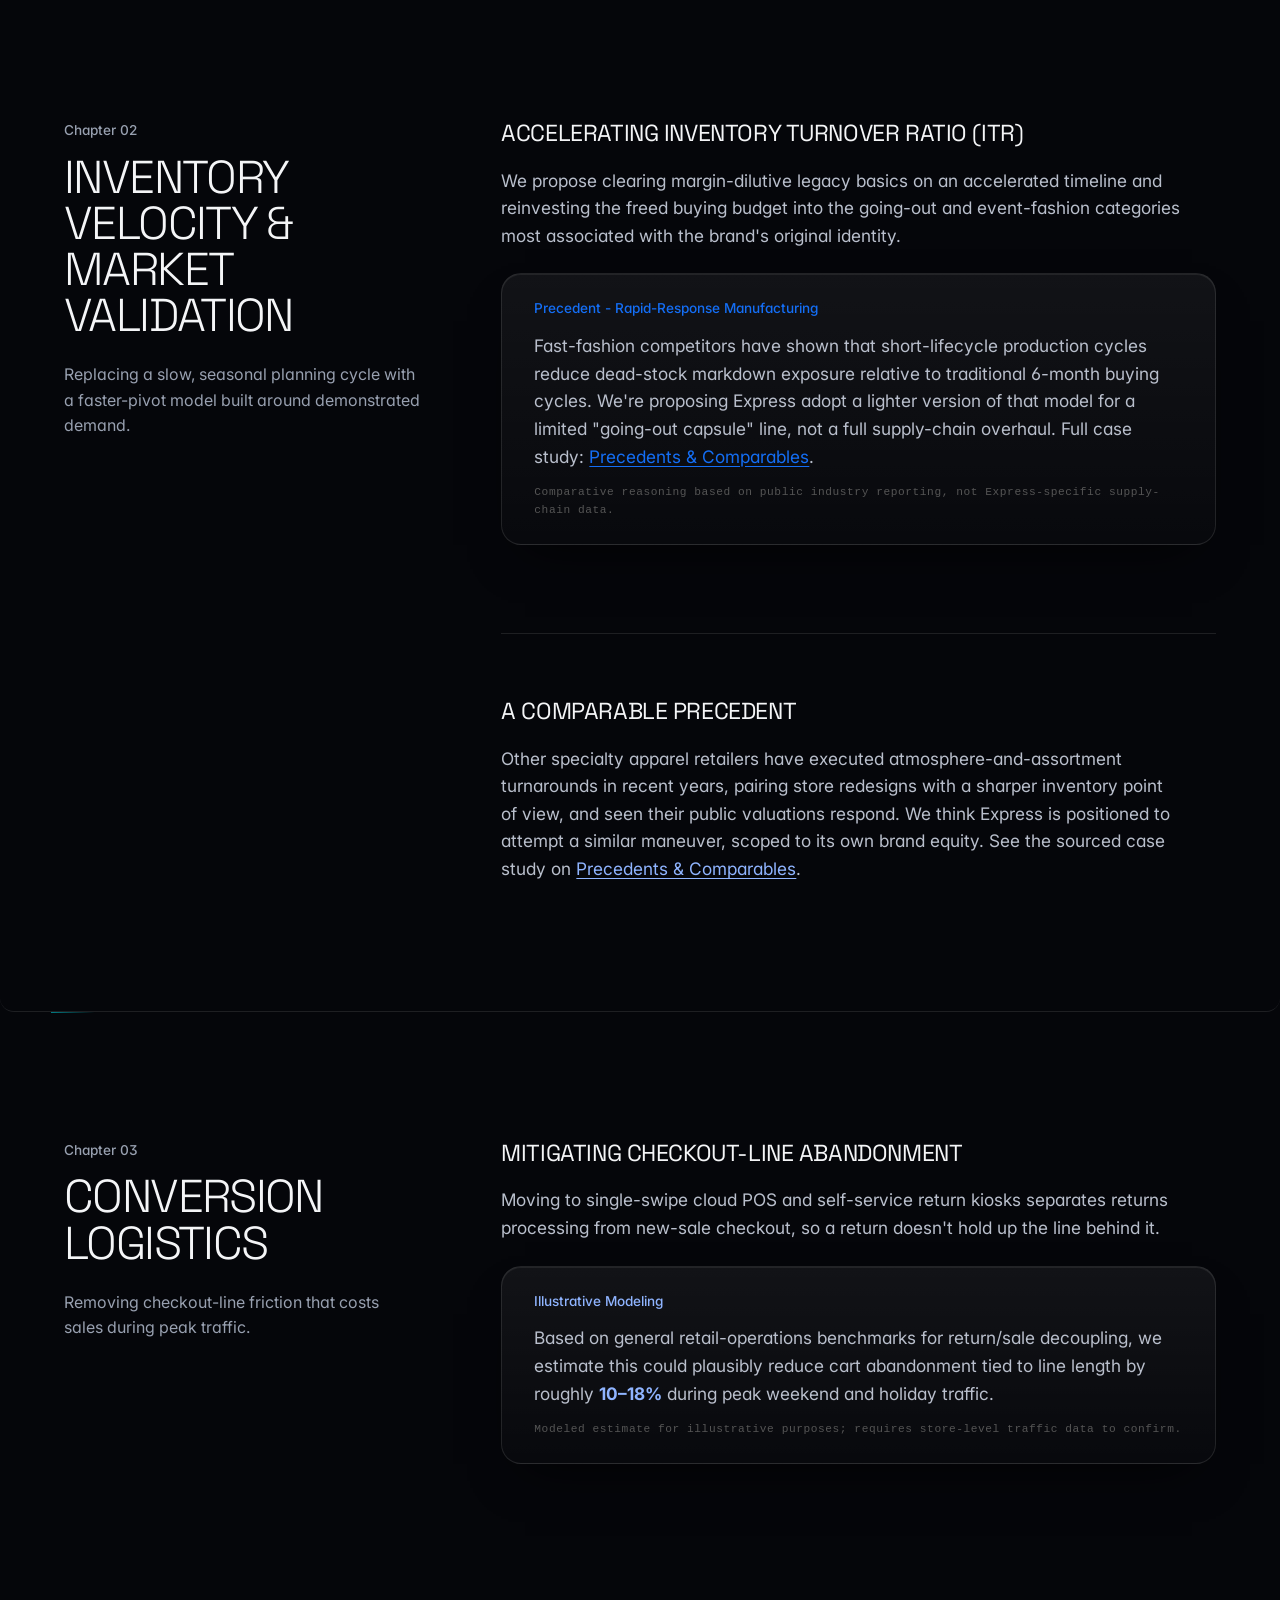
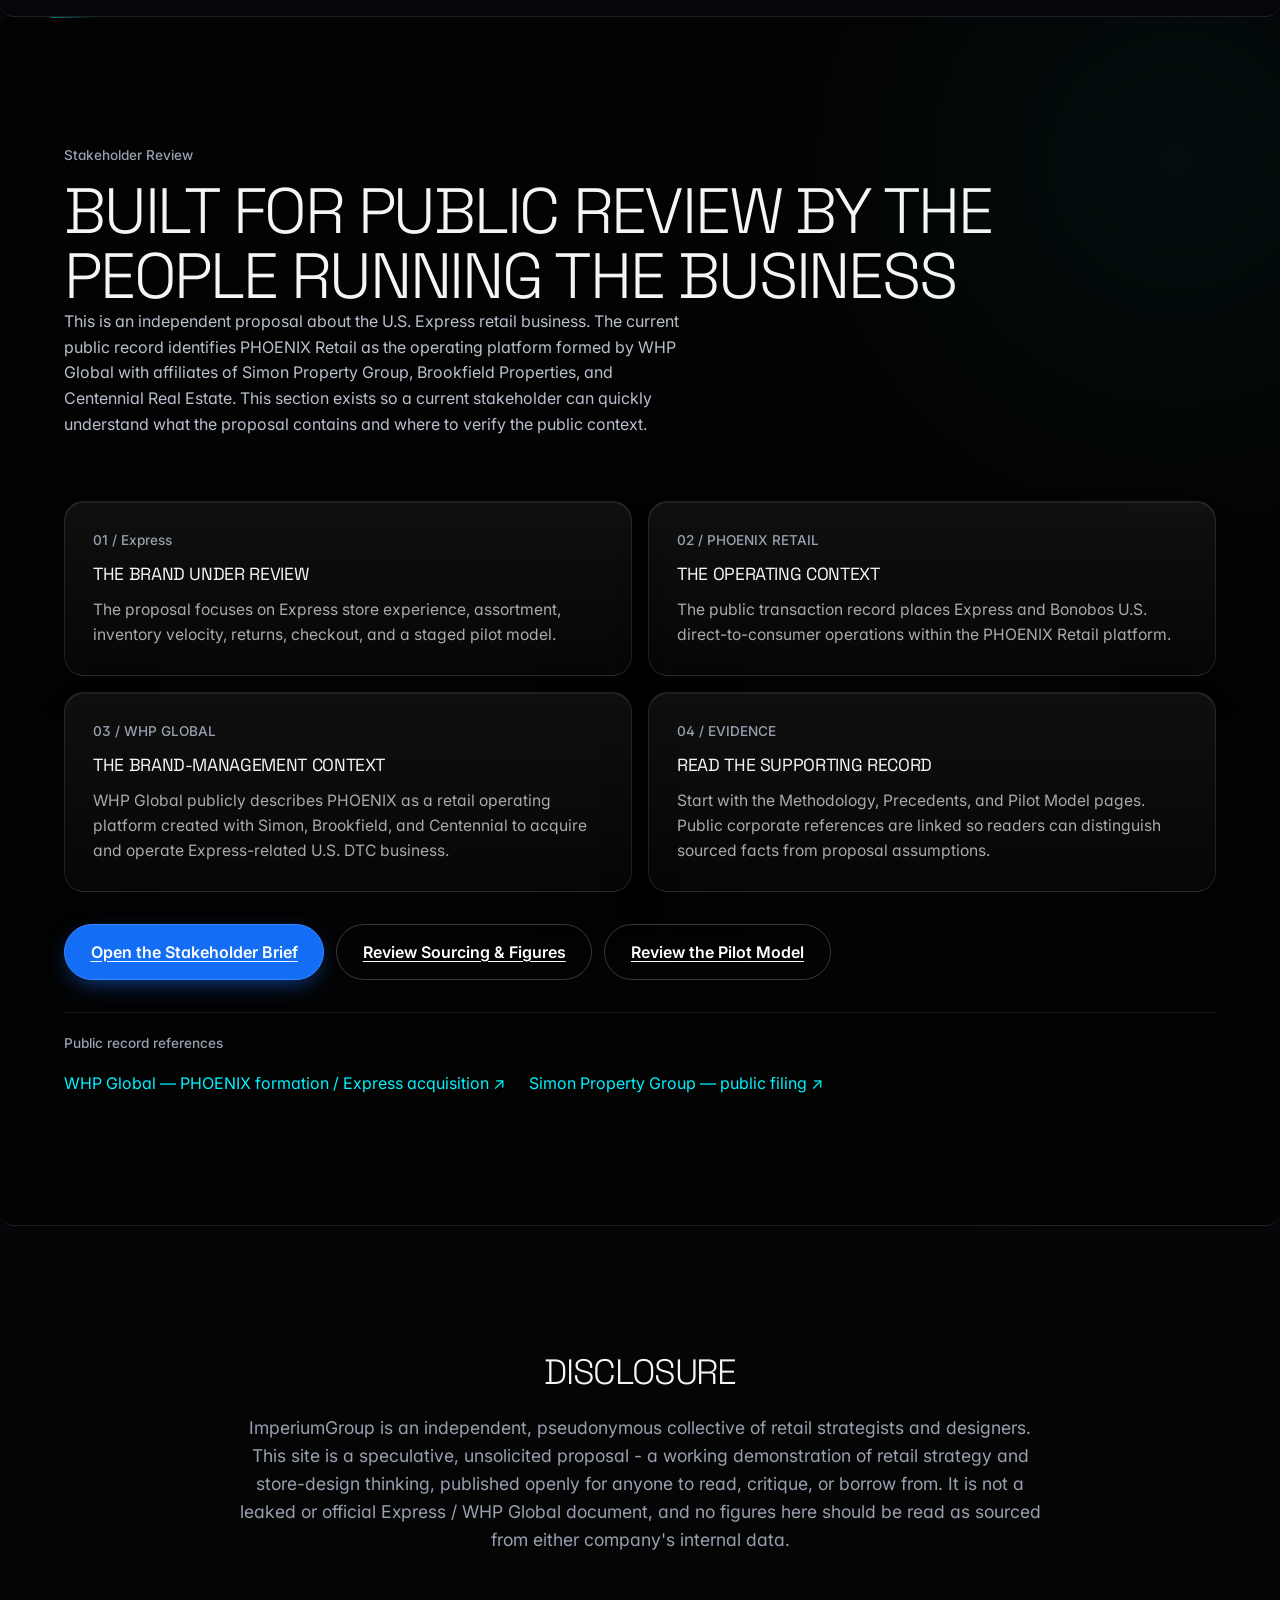
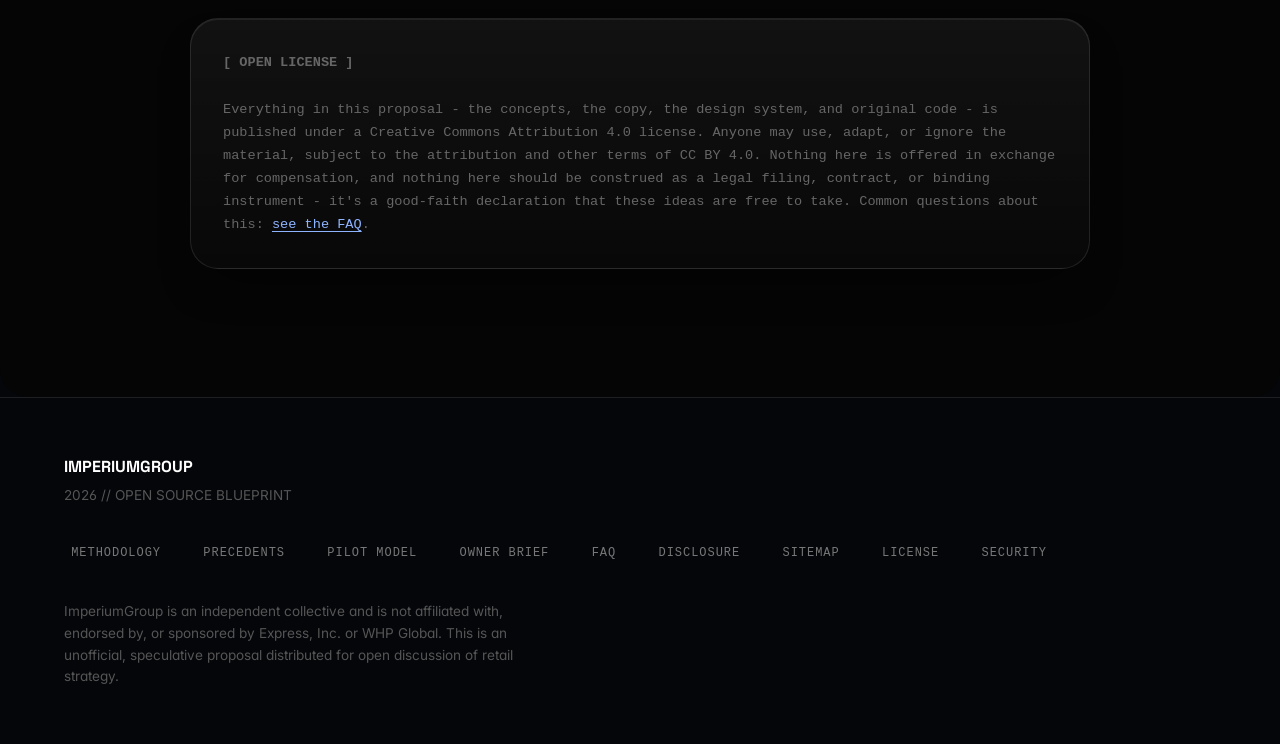
==== commit 33b1e2d3: "Redesign: shared design layer with glass nav, thin display type, iridescent hero, refined surfaces" ====
--- a/index.html
+++ b/index.html
@@ -32,7 +32,7 @@
     <!-- Typography -->
     <link rel="preconnect" href="https://fonts.googleapis.com">
     <link rel="preconnect" href="https://fonts.gstatic.com" crossorigin>
-    <link href="https://fonts.googleapis.com/css2?family=Inter:wght@300;400;500;600&family=Space+Grotesk:wght@400;500;700&display=swap" rel="stylesheet">
+    <link href="https://fonts.googleapis.com/css2?family=Inter:wght@300;400;500;600&family=Space+Grotesk:wght@300;400;500;700&display=swap" rel="stylesheet">
 
     <!-- JSON-LD Schema - deliberately typed as an unofficial proposal, not a news article about the company -->
     <script type="application/ld+json">
@@ -804,6 +804,7 @@
             .stakeholder-sources { display:grid; }
         }
     </style>
+    <link rel="stylesheet" href="assets/design.css">
 </head>
 <body>
     <a class="skip-link" href="#main-content">Skip to content</a>
@@ -1045,7 +1046,7 @@
         </div>
 
         <div class="stakeholder-links">
-            <a class="cta-inline" href="owner-brief/">Open the Stakeholder Brief</a>
+            <a class="cta-inline" href="#stakeholder-review">Open the Stakeholder Brief</a>
             <a class="cta-inline ghost" href="methodology.html">Review Sourcing & Figures</a>
             <a class="cta-inline ghost" href="pilot-program.html">Review the Pilot Model</a>
         </div>
--- a/assets/design.css
+++ b/assets/design.css
@@ -0,0 +1,92 @@
+/* PROJECT EXPRESStoration - design layer. Loaded last; remaps tokens site-wide. */
+:root {
+  --bg: #05060a;
+  --fg: #f4f5f7;
+  --muted: #98a0b0;
+  --border: rgba(255, 255, 255, 0.1);
+  --neon-red: #146ef5;
+  --neon-cyan: #8fb4ff;
+  --grid: transparent;
+  --surface: linear-gradient(180deg, rgba(255,255,255,.055), rgba(255,255,255,.015));
+  --ring: inset 0 1px 0 rgba(255,255,255,.07), 0 24px 48px -24px rgba(0,0,0,.8);
+}
+
+body {
+  background-image: radial-gradient(90rem 40rem at 50% -10%, rgba(20,110,245,.14), transparent 60%);
+  background-attachment: fixed;
+  font-feature-settings: "ss01", "cv11";
+}
+
+/* Type: thin, wide display; sentence-weight labels */
+h1, h2, h3, h4, .display-font { font-weight: 300; letter-spacing: -0.035em; line-height: 1.02; }
+h2 { font-size: clamp(2.4rem, 5vw, 4.5rem); }
+h3 { font-weight: 400; letter-spacing: -0.02em; line-height: 1.15; }
+.chapter-title h2, .section-heading h2 { text-transform: none; }
+.mono-label, .menu-kicker, .terminal-header-text {
+  font-family: 'Inter', -apple-system, sans-serif;
+  text-transform: none; letter-spacing: 0; font-size: .85rem; font-weight: 500;
+}
+.chapter-body p, .section-heading p { max-width: 62ch; color: #b9bfcc; }
+
+/* Nav: glass bar */
+nav {
+  background: rgba(5,6,10,.72) !important;
+  -webkit-backdrop-filter: blur(18px) saturate(1.4); backdrop-filter: blur(18px) saturate(1.4);
+  border-bottom: 1px solid var(--border) !important;
+}
+.brand-lockup { font-weight: 600; letter-spacing: -0.01em; text-transform: none; }
+.brand-lockup .divider, .target-name { color: var(--muted); font-weight: 400; }
+.nav-links a { font-size: .92rem; font-weight: 500; text-transform: none; letter-spacing: 0;
+  padding: .45rem .9rem; border-radius: 999px; transition: background .2s, color .2s; }
+.nav-links a:hover, .nav-links a:focus-visible, .nav-links a[aria-current] { background: rgba(255,255,255,.08); color: var(--fg); }
+.nav-links a::after { display: none !important; }
+.independence-strip { background: rgba(20,110,245,.12) !important; border-bottom: 1px solid rgba(20,110,245,.3) !important;
+  color: #cfe0ff; font-size: .82rem; letter-spacing: 0; text-transform: none; }
+
+/* Buttons */
+.neon-btn, .cta-inline { border-radius: 999px !important; padding: .9rem 1.6rem !important; font-family: 'Inter', sans-serif !important;
+  font-weight: 600 !important; letter-spacing: 0 !important; text-transform: none !important;
+  background: #146ef5 !important; color: #fff !important; border: 1px solid #3b86ff !important;
+  box-shadow: 0 8px 24px -8px rgba(20,110,245,.7); transition: transform .2s, box-shadow .2s, background .2s; }
+.neon-btn:hover, .neon-btn:focus-visible, .cta-inline:hover { background: #2b7dff !important; transform: translateY(-1px); box-shadow: 0 12px 28px -8px rgba(20,110,245,.85); }
+.neon-btn.ghost, .cta-inline.ghost { background: transparent !important; border-color: rgba(255,255,255,.22) !important; box-shadow: none; }
+.neon-btn.ghost:hover, .cta-inline.ghost:hover { background: rgba(255,255,255,.08) !important; }
+
+/* Surfaces: large modules > cards > badges, each with its own radius */
+.terminal-dashboard, .velvet-rope-module, .cta-section, .legal-safe-harbor { border-radius: 28px !important; }
+.metric-card, .stakeholder-card, .data-readout, .terminal-row { border-radius: 20px; }
+.metric-card, .stakeholder-card, .data-readout, .terminal-dashboard, .velvet-rope-module, .legal-safe-harbor {
+  background: var(--surface) !important; border: 1px solid var(--border) !important; box-shadow: var(--ring);
+}
+.metric-card:hover, .stakeholder-card:hover { border-color: rgba(143,180,255,.4) !important; background: var(--surface) !important; transform: none; }
+.status-badge { border-radius: 999px !important; font-family: 'Inter', sans-serif; letter-spacing: 0; text-transform: none; font-weight: 500; padding: .25rem .8rem; }
+
+/* Hero: iridescent form behind a thin headline that inverts where they cross */
+.hero { position: relative; overflow: hidden; isolation: isolate; text-align: left; }
+.hero::before {
+  content: ""; position: absolute; z-index: 0; pointer-events: none;
+  width: min(46vw, 640px); aspect-ratio: 1 / 1.25; right: 6%; top: 50%; translate: 0 -50%;
+  background: radial-gradient(circle at 30% 25%, #5ff5c4 0, transparent 45%),
+              radial-gradient(circle at 70% 60%, #146ef5 0, transparent 55%),
+              linear-gradient(160deg, #1a2cff, #7b3dff 70%, #12e0c2);
+  border-radius: 62% 38% 55% 45% / 55% 60% 40% 45%;
+  filter: blur(2px) saturate(1.2); opacity: .92;
+  animation: drift 22s ease-in-out infinite alternate;
+}
+.hero > div { position: relative; }
+.hero h1 { position: relative; z-index: 1; mix-blend-mode: difference; color: #fff;
+  font-size: clamp(3rem, 9.5vw, 9rem); font-weight: 300; letter-spacing: -0.045em; line-height: .92; }
+.hero h1 .target { color: inherit !important; text-shadow: none !important; }
+.hero p { font-size: clamp(1.05rem, 1.5vw, 1.3rem); color: #c3c9d6; max-width: 54ch; }
+@keyframes drift {
+  to { border-radius: 40% 60% 42% 58% / 60% 42% 58% 40%; rotate: 14deg; right: 10%; }
+}
+
+@media (max-width: 800px) {
+  .hero::before { width: 80vw; right: -20%; opacity: .7; }
+  .hero h1 { font-size: clamp(2.4rem, 13vw, 4rem); }
+}
+@media (prefers-reduced-motion: reduce) {
+  .hero::before, .liquid-bg { animation: none !important; }
+}
+@media print { .hero::before { display: none; } .hero h1 { mix-blend-mode: normal; color: #000; } }
